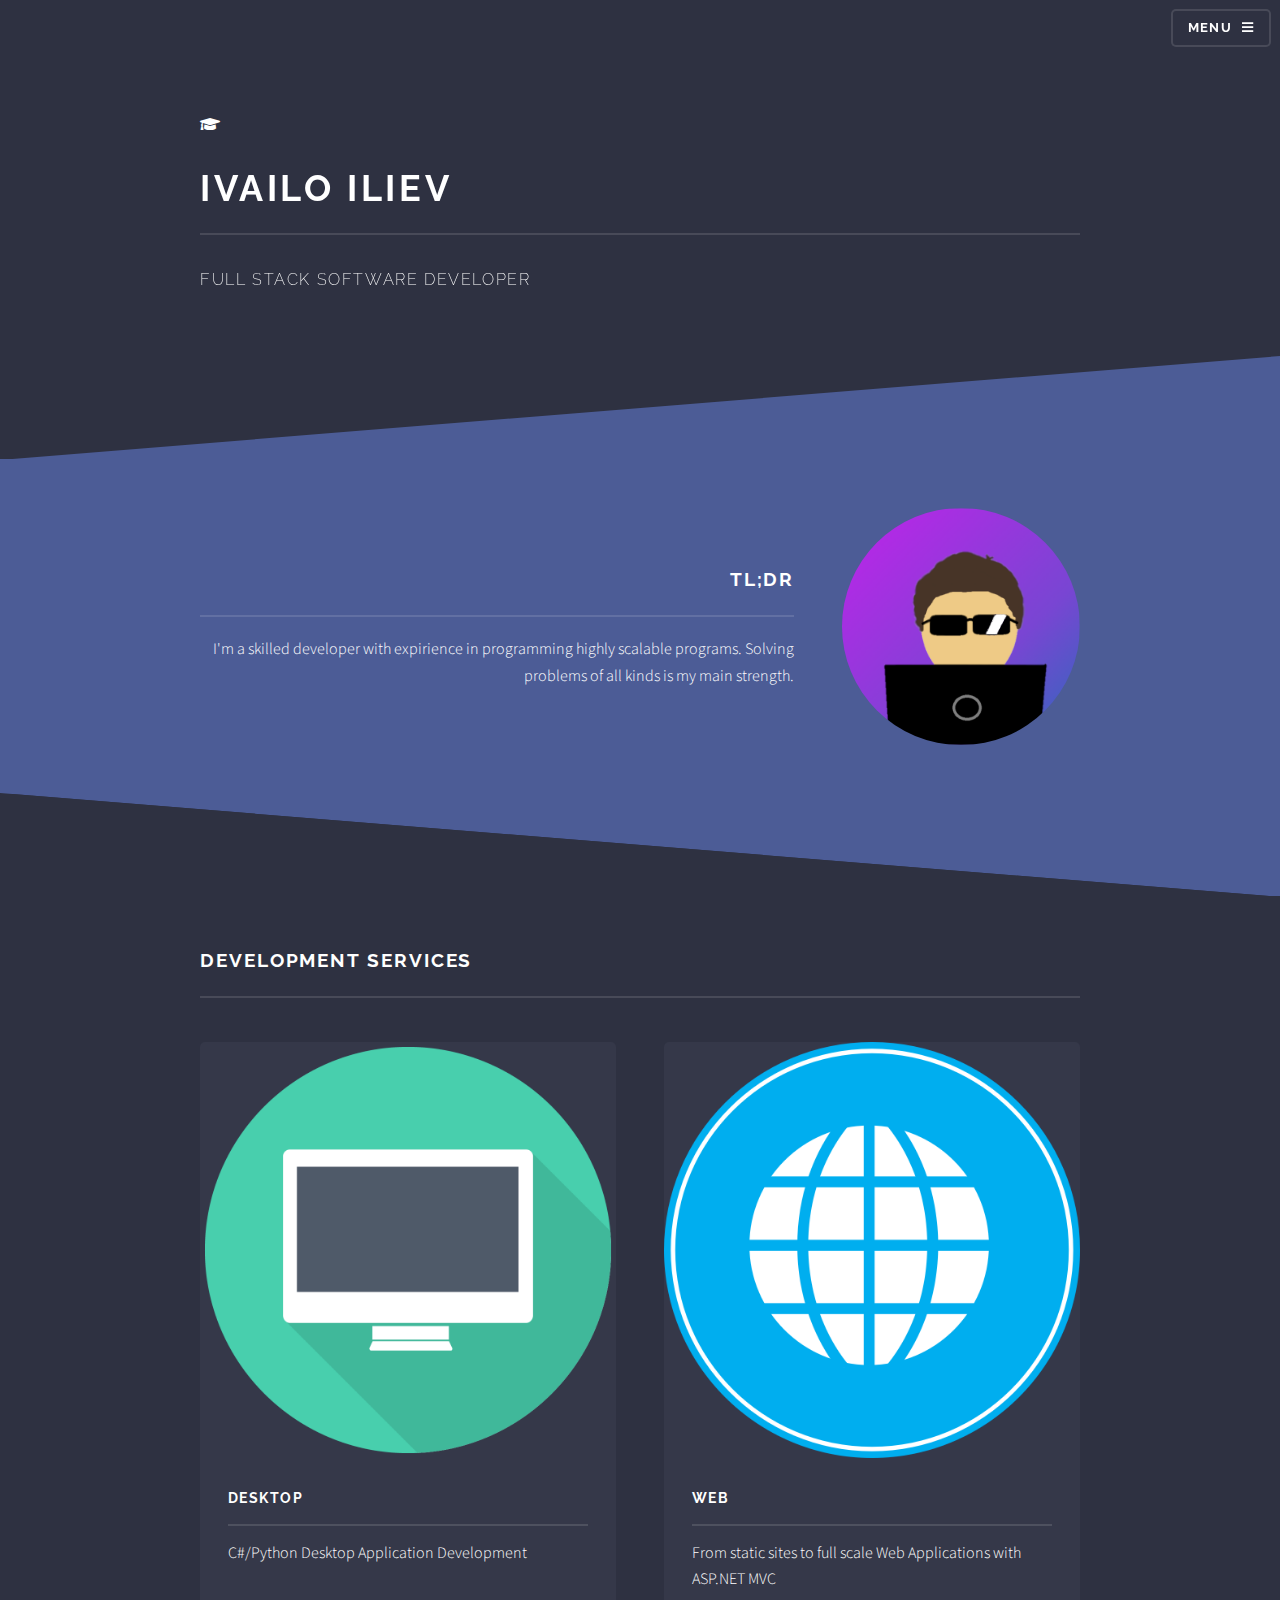
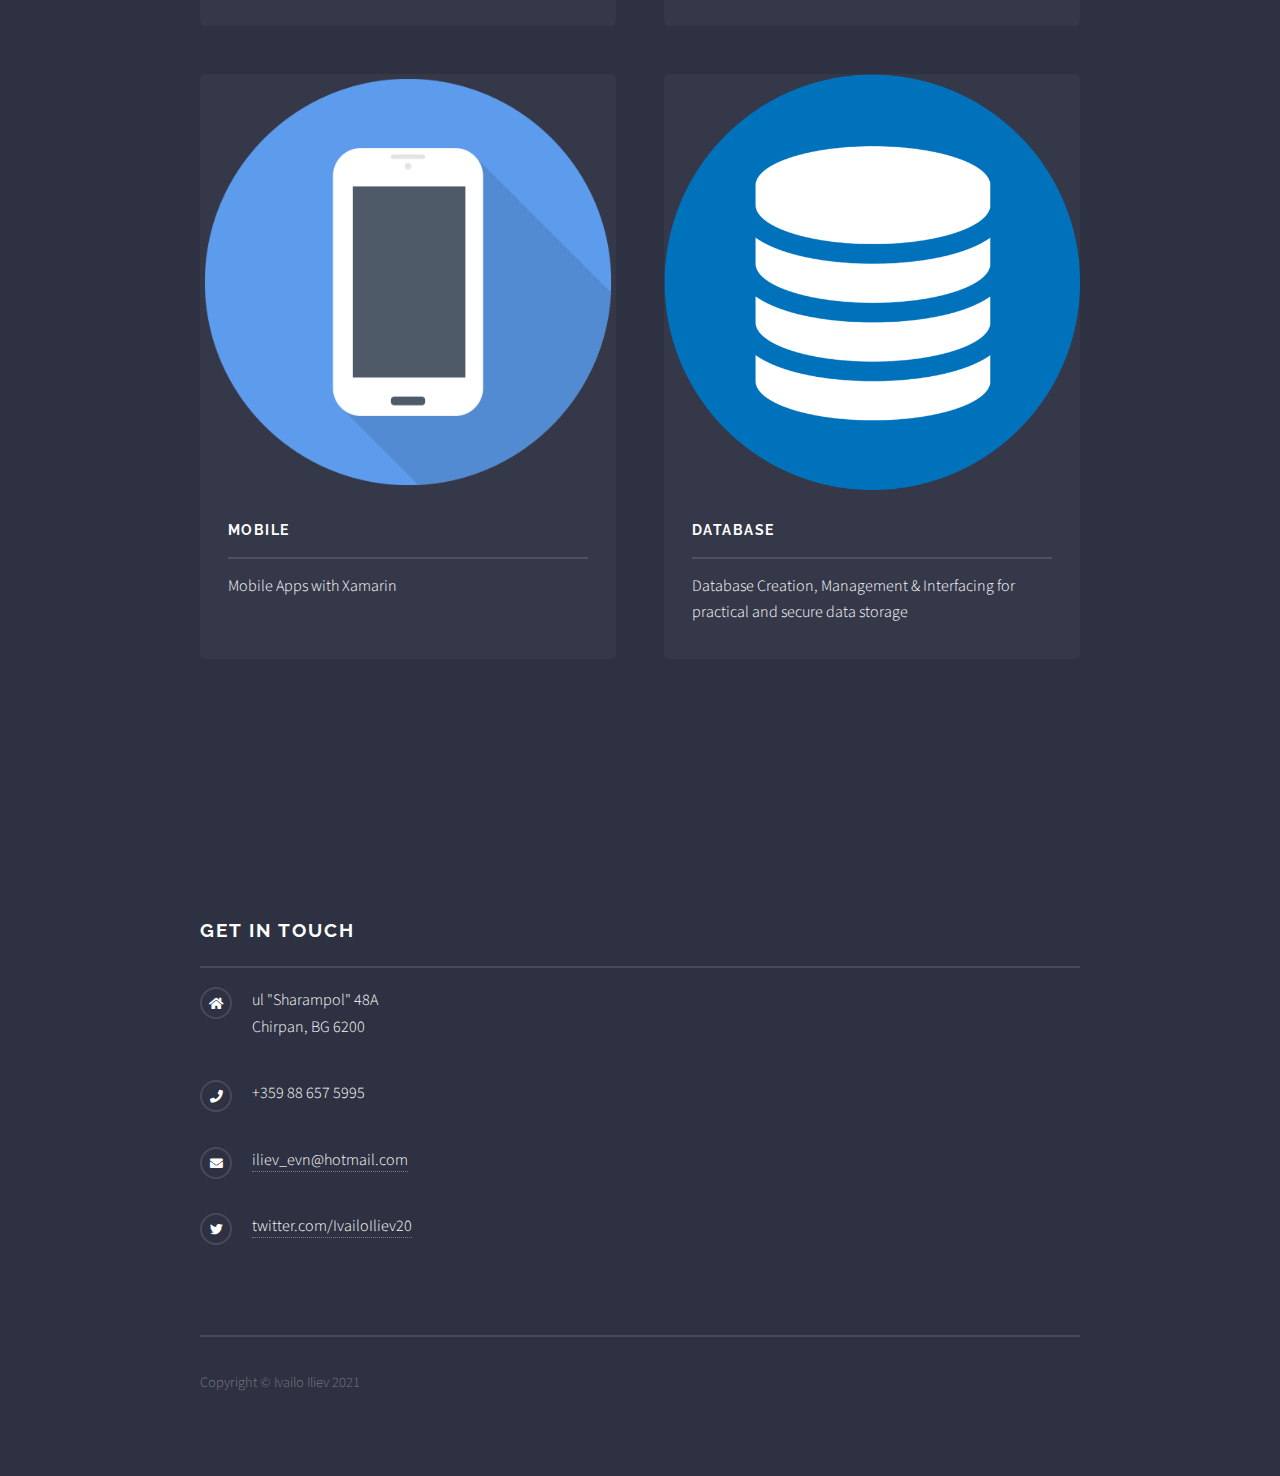
==== index.html @ 0244076e "Index and information" ====
<!DOCTYPE HTML>
<!--
	Solid State by HTML5 UP
	html5up.net | @ajlkn
	Free for personal and commercial use under the CCA 3.0 license (html5up.net/license)
-->
<html>

<head>
	<title>Ivailo Iliev</title>
	<meta charset="utf-8" />
	<meta name="viewport" content="width=device-width, initial-scale=1, user-scalable=no" />
	<link rel="stylesheet" href="assets/css/main.css" />
	<noscript>
		<link rel="stylesheet" href="assets/css/noscript.css" />
	</noscript>
</head>

<body class="is-preload">

	<!-- Page Wrapper -->
	<div id="page-wrapper">

		<!-- Header -->
		<header id="header" class="alt">
			<h1><a href="index.html">Ivailo Iliev</a></h1>
			<nav>
				<a href="#menu">Menu</a>
			</nav>
		</header>

		<!-- Menu -->
		<nav id="menu">
			<div class="inner">
				<h2>Menu</h2>
				<ul class="links">
					<li><a href="#">Home</a></li>
					<li><a href="#one">About</a></li>
					<li><a href="#footer">Contact</a></li>
				</ul>
				<a href="#" class="close">Close</a>
			</div>
		</nav>

		<!-- Banner -->
		<section id="banner">
			<div class="inner">
				<div class="logo"><span class="fa fa-graduation-cap" aria-hidden="true"></span></div>
				<h2>Ivailo Iliev</h2>
				<p>Full Stack Software Developer</p>
			</div>
		</section>

		<!-- Wrapper -->
		<section id="wrapper">

			<!-- One -->
			<section id="one" class="wrapper spotlight style1">
				<div class="inner">
					<img class="image" src="images/QuirkyIcon.png" alt="" />
					<div class="content">
						<h2 class="major">TL;DR</h2>
						<p>I'm a skilled developer with expirience in programming highly scalable
							programs. Solving problems of all kinds is my main strength.
						</p>
					</div>
				</div>
			</section>



			<!-- Four -->
			<section id="four" class="wrapper alt style1">
				<div class="inner">
					<h2 class="major">Development services</h2>
					<section class="features">
						<article>
							<img class="image" src="images\iMac-icon.png" alt="" />
							<h3 class="major">Desktop</h3>
							<p>C#/Python Desktop Application Development</p>
						</article>
						<article>
							<img class="image" src="images\website-icon-18.png" alt="" />
							<h3 class="major">Web</h3>
							<p>From static sites to full scale Web Applications with ASP.NET MVC</p>
						</article>
						<article>
							<img class="image" src="images\iPhone-icon.png" alt="" />
							<h3 class="major">Mobile</h3>
							<p>Mobile Apps with Xamarin</p>
						</article>
						<article>
							<img class="image" src="images\231-2316751_database-database-icon-png.png" alt="" />
							<h3 class="major">Database</h3>
							<p>Database Creation, Management & Interfacing for practical and secure data storage</p>
						</article>
					</section>
				</div>
			</section>

		</section>

		<!-- Footer -->
		<section id="footer">
			<div class="inner">
				<h2 class="major">Get in touch</h2>
				<ul class="contact">
					<li class="icon solid fa-home">
						ul "Sharampol" 48A<br />
						Chirpan, BG 6200<br />
					</li>
					<li class="icon solid fa-phone">+359 88 657 5995</li>
					<li class="icon solid fa-envelope"><a href="mailto:iliev_evn@hotmail.com">iliev_evn@hotmail.com</a>
					</li>
					<li class="icon brands fa-twitter"><a
							href="https://twitter.com/IvailoIliev20">twitter.com/IvailoIliev20</a></li>
				</ul>
				<ul class="copyright">
					<li>Copyright &copy; Ivailo Iliev 2021</li>
				</ul>
			</div>
		</section>

	</div>

	<!-- Scripts -->
	<script src="assets/js/jquery.min.js"></script>
	<script src="assets/js/jquery.scrollex.min.js"></script>
	<script src="assets/js/browser.min.js"></script>
	<script src="assets/js/breakpoints.min.js"></script>
	<script src="assets/js/util.js"></script>
	<script src="assets/js/main.js"></script>

</body>

</html>
---- assets/css/main.css ----
@import url(fontawesome-all.min.css);
@import url("https://fonts.googleapis.com/css?family=Raleway:200,700|Source+Sans+Pro:300,600,300italic,600italic");

/*
	Solid State by HTML5 UP
	html5up.net | @ajlkn
	Free for personal and commercial use under the CCA 3.0 license (html5up.net/license)
*/

html, body, div, span, applet, object,
iframe, h1, h2, h3, h4, h5, h6, p, blockquote,
pre, a, abbr, acronym, address, big, cite,
code, del, dfn, em, img, ins, kbd, q, s, samp,
small, strike, strong, sub, sup, tt, var, b,
u, i, center, dl, dt, dd, ol, ul, li, fieldset,
form, label, legend, table, caption, tbody,
tfoot, thead, tr, th, td, article, aside,
canvas, details, embed, figure, figcaption,
footer, header, hgroup, menu, nav, output, ruby,
section, summary, time, mark, audio, video {
	margin: 0;
	padding: 0;
	border: 0;
	font-size: 100%;
	font: inherit;
	vertical-align: baseline;}

article, aside, details, figcaption, figure,
footer, header, hgroup, menu, nav, section {
	display: block;}

body {
	line-height: 1;
}

ol, ul {
	list-style: none;
}

blockquote, q {
	quotes: none;
}

	blockquote:before, blockquote:after, q:before, q:after {
		content: '';
		content: none;
	}

table {
	border-collapse: collapse;
	border-spacing: 0;
}

body {
	-webkit-text-size-adjust: none;
}

mark {
	background-color: transparent;
	color: inherit;
}

input::-moz-focus-inner {
	border: 0;
	padding: 0;
}

input, select, textarea {
	-moz-appearance: none;
	-webkit-appearance: none;
	-ms-appearance: none;
	appearance: none;
}

/* Basic */

	@-ms-viewport {
		width: device-width;
	}

	body {
		-ms-overflow-style: scrollbar;
	}

	@media screen and (max-width: 480px) {

		html, body {
			min-width: 320px;
		}

	}

	html {
		box-sizing: border-box;
	}

	*, *:before, *:after {
		box-sizing: inherit;
	}

	body {
		background-color: #2e3141;
		background-image: linear-gradient(to top, rgba(46, 49, 65, 0.8), rgba(46, 49, 65, 0.8)), url("../../images/bg.jpg");
		background-size: auto,
 cover;
		background-attachment: fixed,
 fixed;
		background-position: center,
 center;
	}

		body.is-preload *, body.is-preload *:before, body.is-preload *:after {
			-moz-animation: none !important;
			-webkit-animation: none !important;
			-ms-animation: none !important;
			animation: none !important;
			-moz-transition: none !important;
			-webkit-transition: none !important;
			-ms-transition: none !important;
			transition: none !important;
		}

/* Type */

	body, input, select, textarea {
		color: #ffffff;
		font-family: "Source Sans Pro", Helvetica, sans-serif;
		font-size: 16.5pt;
		font-weight: 300;
		line-height: 1.65;
	}

		@media screen and (max-width: 1680px) {

			body, input, select, textarea {
				font-size: 13pt;
			}

		}

		@media screen and (max-width: 1280px) {

			body, input, select, textarea {
				font-size: 12pt;
			}

		}

		@media screen and (max-width: 980px) {

			body, input, select, textarea {
				font-size: 12pt;
			}

		}

		@media screen and (max-width: 736px) {

			body, input, select, textarea {
				font-size: 12pt;
			}

		}

		@media screen and (max-width: 480px) {

			body, input, select, textarea {
				font-size: 12pt;
			}

		}

	a {
		-moz-transition: color 0.2s ease-in-out, border-bottom-color 0.2s ease-in-out;
		-webkit-transition: color 0.2s ease-in-out, border-bottom-color 0.2s ease-in-out;
		-ms-transition: color 0.2s ease-in-out, border-bottom-color 0.2s ease-in-out;
		transition: color 0.2s ease-in-out, border-bottom-color 0.2s ease-in-out;
		border-bottom: dotted 1px rgba(255, 255, 255, 0.35);
		color: #ffffff;
		text-decoration: none;
	}

		a:hover {
			border-bottom-color: transparent;
			color: #ffffff !important;
		}

		a.special:not(.button) {
			text-decoration: none;
			border-bottom: 0;
			display: block;
			font-family: Raleway, Helvetica, sans-serif;
			font-size: 0.8em;
			font-weight: 700;
			letter-spacing: 0.1em;
			margin: 0 0 2em 0;
			text-transform: uppercase;
		}

			a.special:not(.button):before {
				-moz-osx-font-smoothing: grayscale;
				-webkit-font-smoothing: antialiased;
				display: inline-block;
				font-style: normal;
				font-variant: normal;
				text-rendering: auto;
				line-height: 1;
				text-transform: none !important;
				font-family: 'Font Awesome 5 Free';
				font-weight: 900;
			}

			a.special:not(.button):before {
				-moz-transition: background-color 0.2s ease-in-out;
				-webkit-transition: background-color 0.2s ease-in-out;
				-ms-transition: background-color 0.2s ease-in-out;
				transition: background-color 0.2s ease-in-out;
				border-radius: 100%;
				border: solid 2px rgba(255, 255, 255, 0.125);
				content: '\f105';
				display: inline-block;
				font-size: 1.25em;
				height: 2em;
				line-height: 1.75em;
				margin-right: 0.85em;
				text-align: center;
				text-indent: 0.15em;
				vertical-align: middle;
				width: 2em;
			}

			a.special:not(.button):hover:before {
				background-color: rgba(255, 255, 255, 0.025);
			}

			a.special:not(.button):active:before {
				background-color: rgba(255, 255, 255, 0.075);
			}

	strong, b {
		color: #ffffff;
		font-weight: 600;
	}

	em, i {
		font-style: italic;
	}

	p {
		margin: 0 0 2em 0;
	}

	h1, h2, h3, h4, h5, h6 {
		color: #ffffff;
		font-family: Raleway, Helvetica, sans-serif;
		font-weight: 700;
		letter-spacing: 0.1em;
		margin: 0 0 1em 0;
		text-transform: uppercase;
	}

		h1 a, h2 a, h3 a, h4 a, h5 a, h6 a {
			color: inherit;
			text-decoration: none;
			border-bottom: 0;
		}

		h1 span, h2 span, h3 span, h4 span, h5 span, h6 span {
			font-weight: 200;
		}

		h1.major, h2.major, h3.major, h4.major, h5.major, h6.major {
			padding-bottom: 1em;
			border-bottom: solid 2px rgba(255, 255, 255, 0.125);
		}

	h2 {
		font-size: 1.2em;
	}

	h3 {
		font-size: 0.9em;
	}

	h4 {
		font-size: 0.7em;
	}

	h5 {
		font-size: 0.7em;
	}

	h6 {
		font-size: 0.7em;
	}

	@media screen and (max-width: 736px) {

		h2 {
			font-size: 1em;
		}

		h3 {
			font-size: 0.8em;
		}

	}

	sub {
		font-size: 0.8em;
		position: relative;
		top: 0.5em;
	}

	sup {
		font-size: 0.8em;
		position: relative;
		top: -0.5em;
	}

	blockquote {
		border-left: solid 4px rgba(255, 255, 255, 0.125);
		font-style: italic;
		margin: 0 0 2em 0;
		padding: 0.5em 0 0.5em 2em;
	}

	code {
		background: rgba(255, 255, 255, 0.025);
		border-radius: 5px;
		border: solid 2px rgba(255, 255, 255, 0.125);
		font-family: "Courier New", monospace;
		font-size: 0.9em;
		margin: 0 0.25em;
		padding: 0.25em 0.65em;
	}

	pre {
		-webkit-overflow-scrolling: touch;
		font-family: "Courier New", monospace;
		font-size: 0.9em;
		margin: 0 0 2em 0;
	}

		pre code {
			display: block;
			line-height: 1.75em;
			padding: 1em 1.5em;
			overflow-x: auto;
		}

	hr {
		border: 0;
		border-bottom: solid 2px rgba(255, 255, 255, 0.125);
		margin: 2.5em 0;
	}

		hr.major {
			margin: 4em 0;
		}

	.align-left {
		text-align: left;
	}

	.align-center {
		text-align: center;
	}

	.align-right {
		text-align: right;
	}

/* Row */

	.row {
		display: flex;
		flex-wrap: wrap;
		box-sizing: border-box;
		align-items: stretch;
	}

		.row > * {
			box-sizing: border-box;
		}

		.row.gtr-uniform > * > :last-child {
			margin-bottom: 0;
		}

		.row.aln-left {
			justify-content: flex-start;
		}

		.row.aln-center {
			justify-content: center;
		}

		.row.aln-right {
			justify-content: flex-end;
		}

		.row.aln-top {
			align-items: flex-start;
		}

		.row.aln-middle {
			align-items: center;
		}

		.row.aln-bottom {
			align-items: flex-end;
		}

		.row > .imp {
			order: -1;
		}

		.row > .col-1 {
			width: 8.33333%;
		}

		.row > .off-1 {
			margin-left: 8.33333%;
		}

		.row > .col-2 {
			width: 16.66667%;
		}

		.row > .off-2 {
			margin-left: 16.66667%;
		}

		.row > .col-3 {
			width: 25%;
		}

		.row > .off-3 {
			margin-left: 25%;
		}

		.row > .col-4 {
			width: 33.33333%;
		}

		.row > .off-4 {
			margin-left: 33.33333%;
		}

		.row > .col-5 {
			width: 41.66667%;
		}

		.row > .off-5 {
			margin-left: 41.66667%;
		}

		.row > .col-6 {
			width: 50%;
		}

		.row > .off-6 {
			margin-left: 50%;
		}

		.row > .col-7 {
			width: 58.33333%;
		}

		.row > .off-7 {
			margin-left: 58.33333%;
		}

		.row > .col-8 {
			width: 66.66667%;
		}

		.row > .off-8 {
			margin-left: 66.66667%;
		}

		.row > .col-9 {
			width: 75%;
		}

		.row > .off-9 {
			margin-left: 75%;
		}

		.row > .col-10 {
			width: 83.33333%;
		}

		.row > .off-10 {
			margin-left: 83.33333%;
		}

		.row > .col-11 {
			width: 91.66667%;
		}

		.row > .off-11 {
			margin-left: 91.66667%;
		}

		.row > .col-12 {
			width: 100%;
		}

		.row > .off-12 {
			margin-left: 100%;
		}

		.row.gtr-0 {
			margin-top: 0;
			margin-left: 0em;
		}

			.row.gtr-0 > * {
				padding: 0 0 0 0em;
			}

			.row.gtr-0.gtr-uniform {
				margin-top: 0em;
			}

				.row.gtr-0.gtr-uniform > * {
					padding-top: 0em;
				}

		.row.gtr-25 {
			margin-top: 0;
			margin-left: -0.4375em;
		}

			.row.gtr-25 > * {
				padding: 0 0 0 0.4375em;
			}

			.row.gtr-25.gtr-uniform {
				margin-top: -0.4375em;
			}

				.row.gtr-25.gtr-uniform > * {
					padding-top: 0.4375em;
				}

		.row.gtr-50 {
			margin-top: 0;
			margin-left: -0.875em;
		}

			.row.gtr-50 > * {
				padding: 0 0 0 0.875em;
			}

			.row.gtr-50.gtr-uniform {
				margin-top: -0.875em;
			}

				.row.gtr-50.gtr-uniform > * {
					padding-top: 0.875em;
				}

		.row {
			margin-top: 0;
			margin-left: -1.75em;
		}

			.row > * {
				padding: 0 0 0 1.75em;
			}

			.row.gtr-uniform {
				margin-top: -1.75em;
			}

				.row.gtr-uniform > * {
					padding-top: 1.75em;
				}

		.row.gtr-150 {
			margin-top: 0;
			margin-left: -2.625em;
		}

			.row.gtr-150 > * {
				padding: 0 0 0 2.625em;
			}

			.row.gtr-150.gtr-uniform {
				margin-top: -2.625em;
			}

				.row.gtr-150.gtr-uniform > * {
					padding-top: 2.625em;
				}

		.row.gtr-200 {
			margin-top: 0;
			margin-left: -3.5em;
		}

			.row.gtr-200 > * {
				padding: 0 0 0 3.5em;
			}

			.row.gtr-200.gtr-uniform {
				margin-top: -3.5em;
			}

				.row.gtr-200.gtr-uniform > * {
					padding-top: 3.5em;
				}

		@media screen and (max-width: 1680px) {

			.row {
				display: flex;
				flex-wrap: wrap;
				box-sizing: border-box;
				align-items: stretch;
			}

				.row > * {
					box-sizing: border-box;
				}

				.row.gtr-uniform > * > :last-child {
					margin-bottom: 0;
				}

				.row.aln-left {
					justify-content: flex-start;
				}

				.row.aln-center {
					justify-content: center;
				}

				.row.aln-right {
					justify-content: flex-end;
				}

				.row.aln-top {
					align-items: flex-start;
				}

				.row.aln-middle {
					align-items: center;
				}

				.row.aln-bottom {
					align-items: flex-end;
				}

				.row > .imp-xlarge {
					order: -1;
				}

				.row > .col-1-xlarge {
					width: 8.33333%;
				}

				.row > .off-1-xlarge {
					margin-left: 8.33333%;
				}

				.row > .col-2-xlarge {
					width: 16.66667%;
				}

				.row > .off-2-xlarge {
					margin-left: 16.66667%;
				}

				.row > .col-3-xlarge {
					width: 25%;
				}

				.row > .off-3-xlarge {
					margin-left: 25%;
				}

				.row > .col-4-xlarge {
					width: 33.33333%;
				}

				.row > .off-4-xlarge {
					margin-left: 33.33333%;
				}

				.row > .col-5-xlarge {
					width: 41.66667%;
				}

				.row > .off-5-xlarge {
					margin-left: 41.66667%;
				}

				.row > .col-6-xlarge {
					width: 50%;
				}

				.row > .off-6-xlarge {
					margin-left: 50%;
				}

				.row > .col-7-xlarge {
					width: 58.33333%;
				}

				.row > .off-7-xlarge {
					margin-left: 58.33333%;
				}

				.row > .col-8-xlarge {
					width: 66.66667%;
				}

				.row > .off-8-xlarge {
					margin-left: 66.66667%;
				}

				.row > .col-9-xlarge {
					width: 75%;
				}

				.row > .off-9-xlarge {
					margin-left: 75%;
				}

				.row > .col-10-xlarge {
					width: 83.33333%;
				}

				.row > .off-10-xlarge {
					margin-left: 83.33333%;
				}

				.row > .col-11-xlarge {
					width: 91.66667%;
				}

				.row > .off-11-xlarge {
					margin-left: 91.66667%;
				}

				.row > .col-12-xlarge {
					width: 100%;
				}

				.row > .off-12-xlarge {
					margin-left: 100%;
				}

				.row.gtr-0 {
					margin-top: 0;
					margin-left: 0em;
				}

					.row.gtr-0 > * {
						padding: 0 0 0 0em;
					}

					.row.gtr-0.gtr-uniform {
						margin-top: 0em;
					}

						.row.gtr-0.gtr-uniform > * {
							padding-top: 0em;
						}

				.row.gtr-25 {
					margin-top: 0;
					margin-left: -0.4375em;
				}

					.row.gtr-25 > * {
						padding: 0 0 0 0.4375em;
					}

					.row.gtr-25.gtr-uniform {
						margin-top: -0.4375em;
					}

						.row.gtr-25.gtr-uniform > * {
							padding-top: 0.4375em;
						}

				.row.gtr-50 {
					margin-top: 0;
					margin-left: -0.875em;
				}

					.row.gtr-50 > * {
						padding: 0 0 0 0.875em;
					}

					.row.gtr-50.gtr-uniform {
						margin-top: -0.875em;
					}

						.row.gtr-50.gtr-uniform > * {
							padding-top: 0.875em;
						}

				.row {
					margin-top: 0;
					margin-left: -1.75em;
				}

					.row > * {
						padding: 0 0 0 1.75em;
					}

					.row.gtr-uniform {
						margin-top: -1.75em;
					}

						.row.gtr-uniform > * {
							padding-top: 1.75em;
						}

				.row.gtr-150 {
					margin-top: 0;
					margin-left: -2.625em;
				}

					.row.gtr-150 > * {
						padding: 0 0 0 2.625em;
					}

					.row.gtr-150.gtr-uniform {
						margin-top: -2.625em;
					}

						.row.gtr-150.gtr-uniform > * {
							padding-top: 2.625em;
						}

				.row.gtr-200 {
					margin-top: 0;
					margin-left: -3.5em;
				}

					.row.gtr-200 > * {
						padding: 0 0 0 3.5em;
					}

					.row.gtr-200.gtr-uniform {
						margin-top: -3.5em;
					}

						.row.gtr-200.gtr-uniform > * {
							padding-top: 3.5em;
						}

		}

		@media screen and (max-width: 1280px) {

			.row {
				display: flex;
				flex-wrap: wrap;
				box-sizing: border-box;
				align-items: stretch;
			}

				.row > * {
					box-sizing: border-box;
				}

				.row.gtr-uniform > * > :last-child {
					margin-bottom: 0;
				}

				.row.aln-left {
					justify-content: flex-start;
				}

				.row.aln-center {
					justify-content: center;
				}

				.row.aln-right {
					justify-content: flex-end;
				}

				.row.aln-top {
					align-items: flex-start;
				}

				.row.aln-middle {
					align-items: center;
				}

				.row.aln-bottom {
					align-items: flex-end;
				}

				.row > .imp-large {
					order: -1;
				}

				.row > .col-1-large {
					width: 8.33333%;
				}

				.row > .off-1-large {
					margin-left: 8.33333%;
				}

				.row > .col-2-large {
					width: 16.66667%;
				}

				.row > .off-2-large {
					margin-left: 16.66667%;
				}

				.row > .col-3-large {
					width: 25%;
				}

				.row > .off-3-large {
					margin-left: 25%;
				}

				.row > .col-4-large {
					width: 33.33333%;
				}

				.row > .off-4-large {
					margin-left: 33.33333%;
				}

				.row > .col-5-large {
					width: 41.66667%;
				}

				.row > .off-5-large {
					margin-left: 41.66667%;
				}

				.row > .col-6-large {
					width: 50%;
				}

				.row > .off-6-large {
					margin-left: 50%;
				}

				.row > .col-7-large {
					width: 58.33333%;
				}

				.row > .off-7-large {
					margin-left: 58.33333%;
				}

				.row > .col-8-large {
					width: 66.66667%;
				}

				.row > .off-8-large {
					margin-left: 66.66667%;
				}

				.row > .col-9-large {
					width: 75%;
				}

				.row > .off-9-large {
					margin-left: 75%;
				}

				.row > .col-10-large {
					width: 83.33333%;
				}

				.row > .off-10-large {
					margin-left: 83.33333%;
				}

				.row > .col-11-large {
					width: 91.66667%;
				}

				.row > .off-11-large {
					margin-left: 91.66667%;
				}

				.row > .col-12-large {
					width: 100%;
				}

				.row > .off-12-large {
					margin-left: 100%;
				}

				.row.gtr-0 {
					margin-top: 0;
					margin-left: 0em;
				}

					.row.gtr-0 > * {
						padding: 0 0 0 0em;
					}

					.row.gtr-0.gtr-uniform {
						margin-top: 0em;
					}

						.row.gtr-0.gtr-uniform > * {
							padding-top: 0em;
						}

				.row.gtr-25 {
					margin-top: 0;
					margin-left: -0.4375em;
				}

					.row.gtr-25 > * {
						padding: 0 0 0 0.4375em;
					}

					.row.gtr-25.gtr-uniform {
						margin-top: -0.4375em;
					}

						.row.gtr-25.gtr-uniform > * {
							padding-top: 0.4375em;
						}

				.row.gtr-50 {
					margin-top: 0;
					margin-left: -0.875em;
				}

					.row.gtr-50 > * {
						padding: 0 0 0 0.875em;
					}

					.row.gtr-50.gtr-uniform {
						margin-top: -0.875em;
					}

						.row.gtr-50.gtr-uniform > * {
							padding-top: 0.875em;
						}

				.row {
					margin-top: 0;
					margin-left: -1.75em;
				}

					.row > * {
						padding: 0 0 0 1.75em;
					}

					.row.gtr-uniform {
						margin-top: -1.75em;
					}

						.row.gtr-uniform > * {
							padding-top: 1.75em;
						}

				.row.gtr-150 {
					margin-top: 0;
					margin-left: -2.625em;
				}

					.row.gtr-150 > * {
						padding: 0 0 0 2.625em;
					}

					.row.gtr-150.gtr-uniform {
						margin-top: -2.625em;
					}

						.row.gtr-150.gtr-uniform > * {
							padding-top: 2.625em;
						}

				.row.gtr-200 {
					margin-top: 0;
					margin-left: -3.5em;
				}

					.row.gtr-200 > * {
						padding: 0 0 0 3.5em;
					}

					.row.gtr-200.gtr-uniform {
						margin-top: -3.5em;
					}

						.row.gtr-200.gtr-uniform > * {
							padding-top: 3.5em;
						}

		}

		@media screen and (max-width: 980px) {

			.row {
				display: flex;
				flex-wrap: wrap;
				box-sizing: border-box;
				align-items: stretch;
			}

				.row > * {
					box-sizing: border-box;
				}

				.row.gtr-uniform > * > :last-child {
					margin-bottom: 0;
				}

				.row.aln-left {
					justify-content: flex-start;
				}

				.row.aln-center {
					justify-content: center;
				}

				.row.aln-right {
					justify-content: flex-end;
				}

				.row.aln-top {
					align-items: flex-start;
				}

				.row.aln-middle {
					align-items: center;
				}

				.row.aln-bottom {
					align-items: flex-end;
				}

				.row > .imp-medium {
					order: -1;
				}

				.row > .col-1-medium {
					width: 8.33333%;
				}

				.row > .off-1-medium {
					margin-left: 8.33333%;
				}

				.row > .col-2-medium {
					width: 16.66667%;
				}

				.row > .off-2-medium {
					margin-left: 16.66667%;
				}

				.row > .col-3-medium {
					width: 25%;
				}

				.row > .off-3-medium {
					margin-left: 25%;
				}

				.row > .col-4-medium {
					width: 33.33333%;
				}

				.row > .off-4-medium {
					margin-left: 33.33333%;
				}

				.row > .col-5-medium {
					width: 41.66667%;
				}

				.row > .off-5-medium {
					margin-left: 41.66667%;
				}

				.row > .col-6-medium {
					width: 50%;
				}

				.row > .off-6-medium {
					margin-left: 50%;
				}

				.row > .col-7-medium {
					width: 58.33333%;
				}

				.row > .off-7-medium {
					margin-left: 58.33333%;
				}

				.row > .col-8-medium {
					width: 66.66667%;
				}

				.row > .off-8-medium {
					margin-left: 66.66667%;
				}

				.row > .col-9-medium {
					width: 75%;
				}

				.row > .off-9-medium {
					margin-left: 75%;
				}

				.row > .col-10-medium {
					width: 83.33333%;
				}

				.row > .off-10-medium {
					margin-left: 83.33333%;
				}

				.row > .col-11-medium {
					width: 91.66667%;
				}

				.row > .off-11-medium {
					margin-left: 91.66667%;
				}

				.row > .col-12-medium {
					width: 100%;
				}

				.row > .off-12-medium {
					margin-left: 100%;
				}

				.row.gtr-0 {
					margin-top: 0;
					margin-left: 0em;
				}

					.row.gtr-0 > * {
						padding: 0 0 0 0em;
					}

					.row.gtr-0.gtr-uniform {
						margin-top: 0em;
					}

						.row.gtr-0.gtr-uniform > * {
							padding-top: 0em;
						}

				.row.gtr-25 {
					margin-top: 0;
					margin-left: -0.4375em;
				}

					.row.gtr-25 > * {
						padding: 0 0 0 0.4375em;
					}

					.row.gtr-25.gtr-uniform {
						margin-top: -0.4375em;
					}

						.row.gtr-25.gtr-uniform > * {
							padding-top: 0.4375em;
						}

				.row.gtr-50 {
					margin-top: 0;
					margin-left: -0.875em;
				}

					.row.gtr-50 > * {
						padding: 0 0 0 0.875em;
					}

					.row.gtr-50.gtr-uniform {
						margin-top: -0.875em;
					}

						.row.gtr-50.gtr-uniform > * {
							padding-top: 0.875em;
						}

				.row {
					margin-top: 0;
					margin-left: -1.75em;
				}

					.row > * {
						padding: 0 0 0 1.75em;
					}

					.row.gtr-uniform {
						margin-top: -1.75em;
					}

						.row.gtr-uniform > * {
							padding-top: 1.75em;
						}

				.row.gtr-150 {
					margin-top: 0;
					margin-left: -2.625em;
				}

					.row.gtr-150 > * {
						padding: 0 0 0 2.625em;
					}

					.row.gtr-150.gtr-uniform {
						margin-top: -2.625em;
					}

						.row.gtr-150.gtr-uniform > * {
							padding-top: 2.625em;
						}

				.row.gtr-200 {
					margin-top: 0;
					margin-left: -3.5em;
				}

					.row.gtr-200 > * {
						padding: 0 0 0 3.5em;
					}

					.row.gtr-200.gtr-uniform {
						margin-top: -3.5em;
					}

						.row.gtr-200.gtr-uniform > * {
							padding-top: 3.5em;
						}

		}

		@media screen and (max-width: 736px) {

			.row {
				display: flex;
				flex-wrap: wrap;
				box-sizing: border-box;
				align-items: stretch;
			}

				.row > * {
					box-sizing: border-box;
				}

				.row.gtr-uniform > * > :last-child {
					margin-bottom: 0;
				}

				.row.aln-left {
					justify-content: flex-start;
				}

				.row.aln-center {
					justify-content: center;
				}

				.row.aln-right {
					justify-content: flex-end;
				}

				.row.aln-top {
					align-items: flex-start;
				}

				.row.aln-middle {
					align-items: center;
				}

				.row.aln-bottom {
					align-items: flex-end;
				}

				.row > .imp-small {
					order: -1;
				}

				.row > .col-1-small {
					width: 8.33333%;
				}

				.row > .off-1-small {
					margin-left: 8.33333%;
				}

				.row > .col-2-small {
					width: 16.66667%;
				}

				.row > .off-2-small {
					margin-left: 16.66667%;
				}

				.row > .col-3-small {
					width: 25%;
				}

				.row > .off-3-small {
					margin-left: 25%;
				}

				.row > .col-4-small {
					width: 33.33333%;
				}

				.row > .off-4-small {
					margin-left: 33.33333%;
				}

				.row > .col-5-small {
					width: 41.66667%;
				}

				.row > .off-5-small {
					margin-left: 41.66667%;
				}

				.row > .col-6-small {
					width: 50%;
				}

				.row > .off-6-small {
					margin-left: 50%;
				}

				.row > .col-7-small {
					width: 58.33333%;
				}

				.row > .off-7-small {
					margin-left: 58.33333%;
				}

				.row > .col-8-small {
					width: 66.66667%;
				}

				.row > .off-8-small {
					margin-left: 66.66667%;
				}

				.row > .col-9-small {
					width: 75%;
				}

				.row > .off-9-small {
					margin-left: 75%;
				}

				.row > .col-10-small {
					width: 83.33333%;
				}

				.row > .off-10-small {
					margin-left: 83.33333%;
				}

				.row > .col-11-small {
					width: 91.66667%;
				}

				.row > .off-11-small {
					margin-left: 91.66667%;
				}

				.row > .col-12-small {
					width: 100%;
				}

				.row > .off-12-small {
					margin-left: 100%;
				}

				.row.gtr-0 {
					margin-top: 0;
					margin-left: 0em;
				}

					.row.gtr-0 > * {
						padding: 0 0 0 0em;
					}

					.row.gtr-0.gtr-uniform {
						margin-top: 0em;
					}

						.row.gtr-0.gtr-uniform > * {
							padding-top: 0em;
						}

				.row.gtr-25 {
					margin-top: 0;
					margin-left: -0.3125em;
				}

					.row.gtr-25 > * {
						padding: 0 0 0 0.3125em;
					}

					.row.gtr-25.gtr-uniform {
						margin-top: -0.3125em;
					}

						.row.gtr-25.gtr-uniform > * {
							padding-top: 0.3125em;
						}

				.row.gtr-50 {
					margin-top: 0;
					margin-left: -0.625em;
				}

					.row.gtr-50 > * {
						padding: 0 0 0 0.625em;
					}

					.row.gtr-50.gtr-uniform {
						margin-top: -0.625em;
					}

						.row.gtr-50.gtr-uniform > * {
							padding-top: 0.625em;
						}

				.row {
					margin-top: 0;
					margin-left: -1.25em;
				}

					.row > * {
						padding: 0 0 0 1.25em;
					}

					.row.gtr-uniform {
						margin-top: -1.25em;
					}

						.row.gtr-uniform > * {
							padding-top: 1.25em;
						}

				.row.gtr-150 {
					margin-top: 0;
					margin-left: -1.875em;
				}

					.row.gtr-150 > * {
						padding: 0 0 0 1.875em;
					}

					.row.gtr-150.gtr-uniform {
						margin-top: -1.875em;
					}

						.row.gtr-150.gtr-uniform > * {
							padding-top: 1.875em;
						}

				.row.gtr-200 {
					margin-top: 0;
					margin-left: -2.5em;
				}

					.row.gtr-200 > * {
						padding: 0 0 0 2.5em;
					}

					.row.gtr-200.gtr-uniform {
						margin-top: -2.5em;
					}

						.row.gtr-200.gtr-uniform > * {
							padding-top: 2.5em;
						}

		}

		@media screen and (max-width: 480px) {

			.row {
				display: flex;
				flex-wrap: wrap;
				box-sizing: border-box;
				align-items: stretch;
			}

				.row > * {
					box-sizing: border-box;
				}

				.row.gtr-uniform > * > :last-child {
					margin-bottom: 0;
				}

				.row.aln-left {
					justify-content: flex-start;
				}

				.row.aln-center {
					justify-content: center;
				}

				.row.aln-right {
					justify-content: flex-end;
				}

				.row.aln-top {
					align-items: flex-start;
				}

				.row.aln-middle {
					align-items: center;
				}

				.row.aln-bottom {
					align-items: flex-end;
				}

				.row > .imp-xsmall {
					order: -1;
				}

				.row > .col-1-xsmall {
					width: 8.33333%;
				}

				.row > .off-1-xsmall {
					margin-left: 8.33333%;
				}

				.row > .col-2-xsmall {
					width: 16.66667%;
				}

				.row > .off-2-xsmall {
					margin-left: 16.66667%;
				}

				.row > .col-3-xsmall {
					width: 25%;
				}

				.row > .off-3-xsmall {
					margin-left: 25%;
				}

				.row > .col-4-xsmall {
					width: 33.33333%;
				}

				.row > .off-4-xsmall {
					margin-left: 33.33333%;
				}

				.row > .col-5-xsmall {
					width: 41.66667%;
				}

				.row > .off-5-xsmall {
					margin-left: 41.66667%;
				}

				.row > .col-6-xsmall {
					width: 50%;
				}

				.row > .off-6-xsmall {
					margin-left: 50%;
				}

				.row > .col-7-xsmall {
					width: 58.33333%;
				}

				.row > .off-7-xsmall {
					margin-left: 58.33333%;
				}

				.row > .col-8-xsmall {
					width: 66.66667%;
				}

				.row > .off-8-xsmall {
					margin-left: 66.66667%;
				}

				.row > .col-9-xsmall {
					width: 75%;
				}

				.row > .off-9-xsmall {
					margin-left: 75%;
				}

				.row > .col-10-xsmall {
					width: 83.33333%;
				}

				.row > .off-10-xsmall {
					margin-left: 83.33333%;
				}

				.row > .col-11-xsmall {
					width: 91.66667%;
				}

				.row > .off-11-xsmall {
					margin-left: 91.66667%;
				}

				.row > .col-12-xsmall {
					width: 100%;
				}

				.row > .off-12-xsmall {
					margin-left: 100%;
				}

				.row.gtr-0 {
					margin-top: 0;
					margin-left: 0em;
				}

					.row.gtr-0 > * {
						padding: 0 0 0 0em;
					}

					.row.gtr-0.gtr-uniform {
						margin-top: 0em;
					}

						.row.gtr-0.gtr-uniform > * {
							padding-top: 0em;
						}

				.row.gtr-25 {
					margin-top: 0;
					margin-left: -0.3125em;
				}

					.row.gtr-25 > * {
						padding: 0 0 0 0.3125em;
					}

					.row.gtr-25.gtr-uniform {
						margin-top: -0.3125em;
					}

						.row.gtr-25.gtr-uniform > * {
							padding-top: 0.3125em;
						}

				.row.gtr-50 {
					margin-top: 0;
					margin-left: -0.625em;
				}

					.row.gtr-50 > * {
						padding: 0 0 0 0.625em;
					}

					.row.gtr-50.gtr-uniform {
						margin-top: -0.625em;
					}

						.row.gtr-50.gtr-uniform > * {
							padding-top: 0.625em;
						}

				.row {
					margin-top: 0;
					margin-left: -1.25em;
				}

					.row > * {
						padding: 0 0 0 1.25em;
					}

					.row.gtr-uniform {
						margin-top: -1.25em;
					}

						.row.gtr-uniform > * {
							padding-top: 1.25em;
						}

				.row.gtr-150 {
					margin-top: 0;
					margin-left: -1.875em;
				}

					.row.gtr-150 > * {
						padding: 0 0 0 1.875em;
					}

					.row.gtr-150.gtr-uniform {
						margin-top: -1.875em;
					}

						.row.gtr-150.gtr-uniform > * {
							padding-top: 1.875em;
						}

				.row.gtr-200 {
					margin-top: 0;
					margin-left: -2.5em;
				}

					.row.gtr-200 > * {
						padding: 0 0 0 2.5em;
					}

					.row.gtr-200.gtr-uniform {
						margin-top: -2.5em;
					}

						.row.gtr-200.gtr-uniform > * {
							padding-top: 2.5em;
						}

		}

		@media screen and (max-width: 360px) {

			.row {
				display: flex;
				flex-wrap: wrap;
				box-sizing: border-box;
				align-items: stretch;
			}

				.row > * {
					box-sizing: border-box;
				}

				.row.gtr-uniform > * > :last-child {
					margin-bottom: 0;
				}

				.row.aln-left {
					justify-content: flex-start;
				}

				.row.aln-center {
					justify-content: center;
				}

				.row.aln-right {
					justify-content: flex-end;
				}

				.row.aln-top {
					align-items: flex-start;
				}

				.row.aln-middle {
					align-items: center;
				}

				.row.aln-bottom {
					align-items: flex-end;
				}

				.row > .imp-xxsmall {
					order: -1;
				}

				.row > .col-1-xxsmall {
					width: 8.33333%;
				}

				.row > .off-1-xxsmall {
					margin-left: 8.33333%;
				}

				.row > .col-2-xxsmall {
					width: 16.66667%;
				}

				.row > .off-2-xxsmall {
					margin-left: 16.66667%;
				}

				.row > .col-3-xxsmall {
					width: 25%;
				}

				.row > .off-3-xxsmall {
					margin-left: 25%;
				}

				.row > .col-4-xxsmall {
					width: 33.33333%;
				}

				.row > .off-4-xxsmall {
					margin-left: 33.33333%;
				}

				.row > .col-5-xxsmall {
					width: 41.66667%;
				}

				.row > .off-5-xxsmall {
					margin-left: 41.66667%;
				}

				.row > .col-6-xxsmall {
					width: 50%;
				}

				.row > .off-6-xxsmall {
					margin-left: 50%;
				}

				.row > .col-7-xxsmall {
					width: 58.33333%;
				}

				.row > .off-7-xxsmall {
					margin-left: 58.33333%;
				}

				.row > .col-8-xxsmall {
					width: 66.66667%;
				}

				.row > .off-8-xxsmall {
					margin-left: 66.66667%;
				}

				.row > .col-9-xxsmall {
					width: 75%;
				}

				.row > .off-9-xxsmall {
					margin-left: 75%;
				}

				.row > .col-10-xxsmall {
					width: 83.33333%;
				}

				.row > .off-10-xxsmall {
					margin-left: 83.33333%;
				}

				.row > .col-11-xxsmall {
					width: 91.66667%;
				}

				.row > .off-11-xxsmall {
					margin-left: 91.66667%;
				}

				.row > .col-12-xxsmall {
					width: 100%;
				}

				.row > .off-12-xxsmall {
					margin-left: 100%;
				}

				.row.gtr-0 {
					margin-top: 0;
					margin-left: 0em;
				}

					.row.gtr-0 > * {
						padding: 0 0 0 0em;
					}

					.row.gtr-0.gtr-uniform {
						margin-top: 0em;
					}

						.row.gtr-0.gtr-uniform > * {
							padding-top: 0em;
						}

				.row.gtr-25 {
					margin-top: 0;
					margin-left: -0.3125em;
				}

					.row.gtr-25 > * {
						padding: 0 0 0 0.3125em;
					}

					.row.gtr-25.gtr-uniform {
						margin-top: -0.3125em;
					}

						.row.gtr-25.gtr-uniform > * {
							padding-top: 0.3125em;
						}

				.row.gtr-50 {
					margin-top: 0;
					margin-left: -0.625em;
				}

					.row.gtr-50 > * {
						padding: 0 0 0 0.625em;
					}

					.row.gtr-50.gtr-uniform {
						margin-top: -0.625em;
					}

						.row.gtr-50.gtr-uniform > * {
							padding-top: 0.625em;
						}

				.row {
					margin-top: 0;
					margin-left: -1.25em;
				}

					.row > * {
						padding: 0 0 0 1.25em;
					}

					.row.gtr-uniform {
						margin-top: -1.25em;
					}

						.row.gtr-uniform > * {
							padding-top: 1.25em;
						}

				.row.gtr-150 {
					margin-top: 0;
					margin-left: -1.875em;
				}

					.row.gtr-150 > * {
						padding: 0 0 0 1.875em;
					}

					.row.gtr-150.gtr-uniform {
						margin-top: -1.875em;
					}

						.row.gtr-150.gtr-uniform > * {
							padding-top: 1.875em;
						}

				.row.gtr-200 {
					margin-top: 0;
					margin-left: -2.5em;
				}

					.row.gtr-200 > * {
						padding: 0 0 0 2.5em;
					}

					.row.gtr-200.gtr-uniform {
						margin-top: -2.5em;
					}

						.row.gtr-200.gtr-uniform > * {
							padding-top: 2.5em;
						}

		}

/* Section/Article */

	section.special, article.special {
		text-align: center;
	}

/* Form */

	form {
		margin: 0 0 2em 0;
	}

		form > :last-child {
			margin-bottom: 0;
		}

		form > .fields {
			display: -moz-flex;
			display: -webkit-flex;
			display: -ms-flex;
			display: flex;
			-moz-flex-wrap: wrap;
			-webkit-flex-wrap: wrap;
			-ms-flex-wrap: wrap;
			flex-wrap: wrap;
			width: calc(100% + 3em);
			margin: -1.5em 0 2em -1.5em;
		}

			form > .fields > .field {
				-moz-flex-grow: 0;
				-webkit-flex-grow: 0;
				-ms-flex-grow: 0;
				flex-grow: 0;
				-moz-flex-shrink: 0;
				-webkit-flex-shrink: 0;
				-ms-flex-shrink: 0;
				flex-shrink: 0;
				padding: 1.5em 0 0 1.5em;
				width: calc(100% - 1.5em);
			}

				form > .fields > .field.half {
					width: calc(50% - 0.75em);
				}

				form > .fields > .field.third {
					width: calc(100%/3 - 0.5em);
				}

				form > .fields > .field.quarter {
					width: calc(25% - 0.375em);
				}

		@media screen and (max-width: 480px) {

			form > .fields {
				width: calc(100% + 3em);
				margin: -1.5em 0 2em -1.5em;
			}

				form > .fields > .field {
					padding: 1.5em 0 0 1.5em;
					width: calc(100% - 1.5em);
				}

					form > .fields > .field.half {
						width: calc(100% - 1.5em);
					}

					form > .fields > .field.third {
						width: calc(100% - 1.5em);
					}

					form > .fields > .field.quarter {
						width: calc(100% - 1.5em);
					}

		}

	label {
		color: #ffffff;
		display: block;
		font-family: Raleway, Helvetica, sans-serif;
		font-size: 0.8em;
		font-weight: 700;
		letter-spacing: 0.1em;
		margin: 0 0 0.7em 0;
		text-transform: uppercase;
	}

	input[type="text"],
	input[type="password"],
	input[type="email"],
	input[type="tel"],
	select,
	textarea {
		-moz-appearance: none;
		-webkit-appearance: none;
		-ms-appearance: none;
		appearance: none;
		background: rgba(255, 255, 255, 0.025);
		border-radius: 5px;
		border: none;
		border: solid 2px rgba(255, 255, 255, 0.125);
		color: inherit;
		display: block;
		outline: 0;
		padding: 0 1em;
		text-decoration: none;
		width: 100%;
	}

		input[type="text"]:invalid,
		input[type="password"]:invalid,
		input[type="email"]:invalid,
		input[type="tel"]:invalid,
		select:invalid,
		textarea:invalid {
			box-shadow: none;
		}

		input[type="text"]:focus,
		input[type="password"]:focus,
		input[type="email"]:focus,
		input[type="tel"]:focus,
		select:focus,
		textarea:focus {
			border-color: #5b6ba6;
		}

	select {
		background-image: url("data:image/svg+xml;charset=utf8,%3Csvg xmlns='http://www.w3.org/2000/svg' width='40' height='40' preserveAspectRatio='none' viewBox='0 0 40 40'%3E%3Cpath d='M9.4,12.3l10.4,10.4l10.4-10.4c0.2-0.2,0.5-0.4,0.9-0.4c0.3,0,0.6,0.1,0.9,0.4l3.3,3.3c0.2,0.2,0.4,0.5,0.4,0.9 c0,0.4-0.1,0.6-0.4,0.9L20.7,31.9c-0.2,0.2-0.5,0.4-0.9,0.4c-0.3,0-0.6-0.1-0.9-0.4L4.3,17.3c-0.2-0.2-0.4-0.5-0.4-0.9 c0-0.4,0.1-0.6,0.4-0.9l3.3-3.3c0.2-0.2,0.5-0.4,0.9-0.4S9.1,12.1,9.4,12.3z' fill='rgba(255, 255, 255, 0.125)' /%3E%3C/svg%3E");
		background-size: 1.25rem;
		background-repeat: no-repeat;
		background-position: calc(100% - 1rem) center;
		height: 2.75em;
		padding-right: 2.75em;
		text-overflow: ellipsis;
	}

		select option {
			color: #ffffff;
			background: #2e3141;
		}

		select:focus::-ms-value {
			background-color: transparent;
		}

		select::-ms-expand {
			display: none;
		}

	input[type="text"],
	input[type="password"],
	input[type="email"],
	select {
		height: 2.75em;
	}

	textarea {
		padding: 0.75em 1em;
	}

	input[type="checkbox"],
	input[type="radio"] {
		-moz-appearance: none;
		-webkit-appearance: none;
		-ms-appearance: none;
		appearance: none;
		display: block;
		float: left;
		margin-right: -2em;
		opacity: 0;
		width: 1em;
		z-index: -1;
	}

		input[type="checkbox"] + label,
		input[type="radio"] + label {
			text-decoration: none;
			color: #ffffff;
			cursor: pointer;
			display: inline-block;
			font-size: 1em;
			font-family: "Source Sans Pro", Helvetica, sans-serif;
			text-transform: none;
			letter-spacing: 0;
			font-weight: 300;
			padding-left: 2.4em;
			padding-right: 0.75em;
			position: relative;
		}

			input[type="checkbox"] + label:before,
			input[type="radio"] + label:before {
				-moz-osx-font-smoothing: grayscale;
				-webkit-font-smoothing: antialiased;
				display: inline-block;
				font-style: normal;
				font-variant: normal;
				text-rendering: auto;
				line-height: 1;
				text-transform: none !important;
				font-family: 'Font Awesome 5 Free';
				font-weight: 900;
			}

			input[type="checkbox"] + label:before,
			input[type="radio"] + label:before {
				background: rgba(255, 255, 255, 0.025);
				border-radius: 5px;
				border: solid 2px rgba(255, 255, 255, 0.125);
				content: '';
				display: inline-block;
				font-size: 0.8em;
				height: 2.0625em;
				left: 0;
				line-height: 2.0625em;
				position: absolute;
				text-align: center;
				top: 0;
				width: 2.0625em;
			}

		input[type="checkbox"]:checked + label:before,
		input[type="radio"]:checked + label:before {
			background: #ffffff;
			border-color: #ffffff;
			content: '\f00c';
			color: #2e3141;
		}

		input[type="checkbox"]:focus + label:before,
		input[type="radio"]:focus + label:before {
			border-color: #4c5c96;
		}

	input[type="checkbox"] + label:before {
		border-radius: 5px;
	}

	input[type="radio"] + label:before {
		border-radius: 100%;
	}

	::-webkit-input-placeholder {
		color: rgba(255, 255, 255, 0.35) !important;
		opacity: 1.0;
	}

	:-moz-placeholder {
		color: rgba(255, 255, 255, 0.35) !important;
		opacity: 1.0;
	}

	::-moz-placeholder {
		color: rgba(255, 255, 255, 0.35) !important;
		opacity: 1.0;
	}

	:-ms-input-placeholder {
		color: rgba(255, 255, 255, 0.35) !important;
		opacity: 1.0;
	}

/* Box */

	.box {
		border-radius: 5px;
		border: solid 2px rgba(255, 255, 255, 0.125);
		margin-bottom: 2em;
		padding: 1.5em;
	}

		.box > :last-child,
		.box > :last-child > :last-child,
		.box > :last-child > :last-child > :last-child {
			margin-bottom: 0;
		}

		.box.alt {
			border: 0;
			border-radius: 0;
			padding: 0;
		}

/* Icon */

	.icon {
		text-decoration: none;
		border-bottom: none;
		position: relative;
	}

		.icon:before {
			-moz-osx-font-smoothing: grayscale;
			-webkit-font-smoothing: antialiased;
			display: inline-block;
			font-style: normal;
			font-variant: normal;
			text-rendering: auto;
			line-height: 1;
			text-transform: none !important;
			font-family: 'Font Awesome 5 Free';
			font-weight: 400;
		}

		.icon > .label {
			display: none;
		}

		.icon:before {
			line-height: inherit;
		}

		.icon.solid:before {
			font-weight: 900;
		}

		.icon.brands:before {
			font-family: 'Font Awesome 5 Brands';
		}

/* Image */

	.image {
		border-radius: 5px;
		border: 0;
		display: inline-block;
		position: relative;
	}

		.image img {
			border-radius: 5px;
			display: block;
		}

		.image.left, .image.right {
			max-width: 40%;
		}

			.image.left img, .image.right img {
				width: 100%;
			}

		.image.left {
			float: left;
			padding: 0 1.5em 1em 0;
			top: 0.25em;
		}

		.image.right {
			float: right;
			padding: 0 0 1em 1.5em;
			top: 0.25em;
		}

		.image.fit {
			display: block;
			margin: 0 0 2em 0;
			width: 100%;
		}

			.image.fit img {
				width: 100%;
			}

		.image.main {
			display: block;
			margin: 0 0 3em 0;
			width: 100%;
		}

			.image.main img {
				width: 100%;
			}

/* List */

	ol {
		list-style: decimal;
		margin: 0 0 2em 0;
		padding-left: 1.25em;
	}

		ol li {
			padding-left: 0.25em;
		}

	ul {
		list-style: disc;
		margin: 0 0 2em 0;
		padding-left: 1em;
	}

		ul li {
			padding-left: 0.5em;
		}

		ul.alt {
			list-style: none;
			padding-left: 0;
		}

			ul.alt li {
				border-top: solid 1px rgba(255, 255, 255, 0.125);
				padding: 0.5em 0;
			}

				ul.alt li:first-child {
					border-top: 0;
					padding-top: 0;
				}

	dl {
		margin: 0 0 2em 0;
	}

		dl dt {
			display: block;
			font-weight: 600;
			margin: 0 0 1em 0;
		}

		dl dd {
			margin-left: 2em;
		}

/* Actions */

	ul.actions {
		display: -moz-flex;
		display: -webkit-flex;
		display: -ms-flex;
		display: flex;
		cursor: default;
		list-style: none;
		margin-left: -1em;
		padding-left: 0;
	}

		ul.actions li {
			padding: 0 0 0 1em;
			vertical-align: middle;
		}

		ul.actions.special {
			-moz-justify-content: center;
			-webkit-justify-content: center;
			-ms-justify-content: center;
			justify-content: center;
			width: 100%;
			margin-left: 0;
		}

			ul.actions.special li:first-child {
				padding-left: 0;
			}

		ul.actions.stacked {
			-moz-flex-direction: column;
			-webkit-flex-direction: column;
			-ms-flex-direction: column;
			flex-direction: column;
			margin-left: 0;
		}

			ul.actions.stacked li {
				padding: 1.3em 0 0 0;
			}

				ul.actions.stacked li:first-child {
					padding-top: 0;
				}

		ul.actions.fit {
			width: calc(100% + 1em);
		}

			ul.actions.fit li {
				-moz-flex-grow: 1;
				-webkit-flex-grow: 1;
				-ms-flex-grow: 1;
				flex-grow: 1;
				-moz-flex-shrink: 1;
				-webkit-flex-shrink: 1;
				-ms-flex-shrink: 1;
				flex-shrink: 1;
				width: 100%;
			}

				ul.actions.fit li > * {
					width: 100%;
				}

			ul.actions.fit.stacked {
				width: 100%;
			}

		@media screen and (max-width: 480px) {

			ul.actions:not(.fixed) {
				-moz-flex-direction: column;
				-webkit-flex-direction: column;
				-ms-flex-direction: column;
				flex-direction: column;
				margin-left: 0;
				width: 100% !important;
			}

				ul.actions:not(.fixed) li {
					-moz-flex-grow: 1;
					-webkit-flex-grow: 1;
					-ms-flex-grow: 1;
					flex-grow: 1;
					-moz-flex-shrink: 1;
					-webkit-flex-shrink: 1;
					-ms-flex-shrink: 1;
					flex-shrink: 1;
					padding: 1em 0 0 0;
					text-align: center;
					width: 100%;
				}

					ul.actions:not(.fixed) li > * {
						width: 100%;
					}

					ul.actions:not(.fixed) li:first-child {
						padding-top: 0;
					}

					ul.actions:not(.fixed) li input[type="submit"],
					ul.actions:not(.fixed) li input[type="reset"],
					ul.actions:not(.fixed) li input[type="button"],
					ul.actions:not(.fixed) li button,
					ul.actions:not(.fixed) li .button {
						width: 100%;
					}

						ul.actions:not(.fixed) li input[type="submit"].icon:before,
						ul.actions:not(.fixed) li input[type="reset"].icon:before,
						ul.actions:not(.fixed) li input[type="button"].icon:before,
						ul.actions:not(.fixed) li button.icon:before,
						ul.actions:not(.fixed) li .button.icon:before {
							margin-left: -0.5rem;
						}

		}

/* Icons */

	ul.icons {
		cursor: default;
		list-style: none;
		padding-left: 0;
	}

		ul.icons li {
			display: inline-block;
			padding: 0 1em 0 0;
		}

			ul.icons li:last-child {
				padding-right: 0;
			}

			ul.icons li .icon:before {
				font-size: 1.25em;
			}

/* Contact */

	ul.contact {
		list-style: none;
		padding: 0;
	}

		ul.contact li {
			text-decoration: none;
			margin: 2.5em 0 0 0;
			padding: 0 0 0 3.25em;
			position: relative;
		}

			ul.contact li:before {
				-moz-osx-font-smoothing: grayscale;
				-webkit-font-smoothing: antialiased;
				display: inline-block;
				font-style: normal;
				font-variant: normal;
				text-rendering: auto;
				line-height: 1;
				text-transform: none !important;
				font-family: 'Font Awesome 5 Free';
				font-weight: 400;
			}

			ul.contact li:before {
				border-radius: 100%;
				border: solid 2px rgba(255, 255, 255, 0.125);
				display: inline-block;
				font-size: 0.8em;
				height: 2.5em;
				left: 0;
				line-height: 2.35em;
				position: absolute;
				text-align: center;
				top: 0;
				width: 2.5em;
			}

			ul.contact li:first-child {
				margin-top: 0;
			}

		@media screen and (max-width: 736px) {

			ul.contact li {
				margin: 1.5em 0 0 0;
			}

		}

/* Pagination */

	ul.pagination {
		cursor: default;
		list-style: none;
		padding-left: 0;
	}

		ul.pagination li {
			display: inline-block;
			padding-left: 0;
			vertical-align: middle;
		}

			ul.pagination li > .page {
				-moz-transition: background-color 0.2s ease-in-out, color 0.2s ease-in-out;
				-webkit-transition: background-color 0.2s ease-in-out, color 0.2s ease-in-out;
				-ms-transition: background-color 0.2s ease-in-out, color 0.2s ease-in-out;
				transition: background-color 0.2s ease-in-out, color 0.2s ease-in-out;
				border-bottom: 0;
				border-radius: 5px;
				display: inline-block;
				height: 1.5em;
				line-height: 1.5em;
				margin: 0 0.125em;
				min-width: 1.5em;
				padding: 0 0.5em;
				text-align: center;
			}

				ul.pagination li > .page:hover {
					background-color: rgba(255, 255, 255, 0.025);
				}

				ul.pagination li > .page.active {
					background-color: #4c5c96;
				}

			ul.pagination li:first-child {
				padding-right: 0.75em;
			}

			ul.pagination li:last-child {
				padding-left: 0.75em;
			}

		@media screen and (max-width: 480px) {

			ul.pagination li:nth-child(n+2):nth-last-child(n+2) {
				display: none;
			}

			ul.pagination li .button {
				width: 100%;
			}

			ul.pagination li:first-child {
				width: calc(50% - 2px);
				text-align: left;
				padding-right: 0.325em;
			}

			ul.pagination li:last-child {
				width: calc(50% - 2px);
				text-align: right;
				padding-left: 0.325em;
			}

		}

/* Table */

	.table-wrapper {
		-webkit-overflow-scrolling: touch;
		overflow-x: auto;
	}

	table {
		margin: 0 0 2em 0;
		width: 100%;
	}

		table tbody tr {
			border: solid 1px rgba(255, 255, 255, 0.125);
			border-left: 0;
			border-right: 0;
		}

			table tbody tr:nth-child(2n + 1) {
				background-color: rgba(255, 255, 255, 0.025);
			}

		table td {
			padding: 0.75em 0.75em;
		}

		table th {
			color: #ffffff;
			font-size: 0.9em;
			font-weight: 600;
			padding: 0 0.75em 0.75em 0.75em;
			text-align: left;
		}

		table thead {
			border-bottom: solid 2px rgba(255, 255, 255, 0.125);
		}

		table tfoot {
			border-top: solid 2px rgba(255, 255, 255, 0.125);
		}

		table.alt {
			border-collapse: separate;
		}

			table.alt tbody tr td {
				border: solid 1px rgba(255, 255, 255, 0.125);
				border-left-width: 0;
				border-top-width: 0;
			}

				table.alt tbody tr td:first-child {
					border-left-width: 1px;
				}

			table.alt tbody tr:first-child td {
				border-top-width: 1px;
			}

			table.alt thead {
				border-bottom: 0;
			}

			table.alt tfoot {
				border-top: 0;
			}

/* Button */

	input[type="submit"],
	input[type="reset"],
	input[type="button"],
	button,
	.button {
		-moz-appearance: none;
		-webkit-appearance: none;
		-ms-appearance: none;
		appearance: none;
		-moz-transition: background-color 0.2s ease-in-out;
		-webkit-transition: background-color 0.2s ease-in-out;
		-ms-transition: background-color 0.2s ease-in-out;
		transition: background-color 0.2s ease-in-out;
		background-color: transparent;
		border-radius: 5px;
		border: 0;
		box-shadow: inset 0 0 0 2px rgba(255, 255, 255, 0.125);
		color: #ffffff !important;
		cursor: pointer;
		display: inline-block;
		font-family: Raleway, Helvetica, sans-serif;
		font-size: 0.8em;
		font-weight: 700;
		height: 3.75em;
		letter-spacing: 0.1em;
		line-height: 3.75em;
		padding: 0 2.25em;
		text-align: center;
		text-decoration: none;
		text-transform: uppercase;
		white-space: nowrap;
	}

		input[type="submit"]:hover,
		input[type="reset"]:hover,
		input[type="button"]:hover,
		button:hover,
		.button:hover {
			background-color: rgba(255, 255, 255, 0.025);
		}

		input[type="submit"]:active,
		input[type="reset"]:active,
		input[type="button"]:active,
		button:active,
		.button:active {
			background-color: rgba(255, 255, 255, 0.075);
		}

		input[type="submit"].icon:before,
		input[type="reset"].icon:before,
		input[type="button"].icon:before,
		button.icon:before,
		.button.icon:before {
			margin-right: 0.5em;
			color: rgba(255, 255, 255, 0.35);
		}

		input[type="submit"].primary,
		input[type="reset"].primary,
		input[type="button"].primary,
		button.primary,
		.button.primary {
			background-color: #4c5c96;
			box-shadow: none;
		}

			input[type="submit"].primary:hover,
			input[type="reset"].primary:hover,
			input[type="button"].primary:hover,
			button.primary:hover,
			.button.primary:hover {
				background-color: #53639e;
			}

			input[type="submit"].primary:active,
			input[type="reset"].primary:active,
			input[type="button"].primary:active,
			button.primary:active,
			.button.primary:active {
				background-color: #45558d;
			}

			input[type="submit"].primary.icon:before,
			input[type="reset"].primary.icon:before,
			input[type="button"].primary.icon:before,
			button.primary.icon:before,
			.button.primary.icon:before {
				color: #7985b0;
			}

		input[type="submit"].fit,
		input[type="reset"].fit,
		input[type="button"].fit,
		button.fit,
		.button.fit {
			width: 100%;
		}

		input[type="submit"].small,
		input[type="reset"].small,
		input[type="button"].small,
		button.small,
		.button.small {
			font-size: 0.6em;
		}

		input[type="submit"].large,
		input[type="reset"].large,
		input[type="button"].large,
		button.large,
		.button.large {
			font-size: 1em;
		}

		input[type="submit"].disabled, input[type="submit"]:disabled,
		input[type="reset"].disabled,
		input[type="reset"]:disabled,
		input[type="button"].disabled,
		input[type="button"]:disabled,
		button.disabled,
		button:disabled,
		.button.disabled,
		.button:disabled {
			opacity: 0.25;
		}

		@media screen and (max-width: 480px) {

			input[type="submit"],
			input[type="reset"],
			input[type="button"],
			button,
			.button {
				padding: 0;
			}

		}

/* Features */

	.features {
		display: -moz-flex;
		display: -webkit-flex;
		display: -ms-flex;
		display: flex;
		-moz-flex-wrap: wrap;
		-webkit-flex-wrap: wrap;
		-ms-flex-wrap: wrap;
		flex-wrap: wrap;
		margin: 0 0 2em 0;
	}

		.features article {
			padding: 1.75em 1.75em 0.1em 1.75em ;
			background-color: #353849;
			border-radius: 5px;
			margin: 1.5em 3em 1.5em 0;
			width: calc(50% - 1.5em);
		}

			.features article:nth-child(2n) {
				margin-right: 0;
			}

			.features article .image {
				border-radius: 5px 5px 0 0;
				display: block;
				margin-bottom: 1.75em;
				margin-left: -1.75em;
				margin-top: -1.75em;
				position: relative;
				width: calc(100% + 3.5em);
			}

				.features article .image img {
					border-radius: 5px 5px 0 0;
					width: 100%;
				}

		@media screen and (max-width: 980px) {

			.features article {
				margin: 1em 2em 1em 0;
				width: calc(50% - 1em);
			}

		}

		@media screen and (max-width: 736px) {

			.features article {
				padding: 1.5em 1.5em 0.1em 1.5em ;
				margin: 0.875em 1.75em 0.875em 0;
				width: calc(50% - 0.875em - 1px);
			}

				.features article .image {
					margin-bottom: 1.5em;
					margin-left: -1.5em;
					margin-top: -1.5em;
					width: calc(100% + 3em);
				}

		}

		@media screen and (max-width: 480px) {

			.features {
				display: block;
			}

				.features article {
					width: 100%;
					margin: 0 0 2em 0 !important;
				}

		}

/* Header */

	#header {
		-moz-transition: background-color 0.2s ease-in-out;
		-webkit-transition: background-color 0.2s ease-in-out;
		-ms-transition: background-color 0.2s ease-in-out;
		transition: background-color 0.2s ease-in-out;
		background-color: rgba(53, 56, 73, 0.95);
		height: 3.5em;
		left: 0;
		line-height: 3.5em;
		padding: 0 1.25em;
		position: fixed;
		top: 0;
		width: 100%;
		z-index: 10000;
	}

		#header h1 {
			-moz-transition: opacity 0.2s ease-in-out, visibility 0.2s;
			-webkit-transition: opacity 0.2s ease-in-out, visibility 0.2s;
			-ms-transition: opacity 0.2s ease-in-out, visibility 0.2s;
			transition: opacity 0.2s ease-in-out, visibility 0.2s;
			border-bottom: 0;
			font-size: 0.8em;
			margin-bottom: 0;
			opacity: 1;
			visibility: visible;
		}

			#header h1 a {
				border: 0;
			}

		#header nav {
			font-family: Raleway, Helvetica, sans-serif;
			font-size: 0.8em;
			font-weight: 700;
			height: 3em;
			letter-spacing: 0.1em;
			line-height: 3em;
			position: absolute;
			right: 0.7em;
			text-transform: uppercase;
			top: 0.7em;
		}

			#header nav a {
				border: 0;
				display: inline-block;
				padding: 0 1em;
			}

				#header nav a:before {
					float: right;
					margin-left: 0.75em;
				}

				#header nav a[href="#menu"] {
					text-decoration: none;
					-moz-transition: background-color 0.2s ease-in-out;
					-webkit-transition: background-color 0.2s ease-in-out;
					-ms-transition: background-color 0.2s ease-in-out;
					transition: background-color 0.2s ease-in-out;
					border-radius: 5px;
					box-shadow: inset 0 0 0 2px rgba(255, 255, 255, 0.125);
					padding: 0 1.35em;
				}

					#header nav a[href="#menu"]:before {
						-moz-osx-font-smoothing: grayscale;
						-webkit-font-smoothing: antialiased;
						display: inline-block;
						font-style: normal;
						font-variant: normal;
						text-rendering: auto;
						line-height: 1;
						text-transform: none !important;
						font-family: 'Font Awesome 5 Free';
						font-weight: 900;
					}

					#header nav a[href="#menu"]:before {
						content: '\f0c9';
						line-height: inherit;
					}

					#header nav a[href="#menu"]:hover {
						background-color: rgba(255, 255, 255, 0.025);
					}

					#header nav a[href="#menu"]:active {
						background-color: rgba(255, 255, 255, 0.075);
					}

		#header.alt {
			background-color: transparent;
		}

			#header.alt h1 {
				opacity: 0;
				visibility: hidden;
			}

		@media screen and (max-width: 736px) {

			#header {
				height: 2.75em;
				line-height: 2.75em;
			}

				#header nav {
					top: 0;
					right: 0;
					height: inherit;
					line-height: inherit;
				}

					#header nav a {
						height: inherit;
						line-height: inherit;
					}

						#header nav a[href="#menu"] {
							box-shadow: none;
							padding: 0 1em;
							border-radius: 0;
						}

							#header nav a[href="#menu"]:hover, #header nav a[href="#menu"]:active {
								background-color: inherit;
							}

		}

		@media screen and (max-width: 480px) {

			#header nav a[href="#menu"] {
				width: 4em;
				white-space: nowrap;
				text-indent: 4em;
				position: relative;
			}

				#header nav a[href="#menu"]:before {
					width: inherit;
					position: absolute;
					top: 0;
					left: 0;
					text-indent: 0;
					text-align: right;
					margin-left: 0;
					padding-right: 1.25em;
				}

		}

/* Menu */

	#page-wrapper {
		-moz-transition: -moz-filter 0.25s ease;
		-webkit-transition: -webkit-filter 0.25s ease;
		-ms-transition: -ms-filter 0.25s ease;
		transition: filter 0.25s ease;
	}

	#menu {
		-moz-align-items: center;
		-webkit-align-items: center;
		-ms-align-items: center;
		align-items: center;
		display: -moz-flex;
		display: -webkit-flex;
		display: -ms-flex;
		display: flex;
		-moz-justify-content: center;
		-webkit-justify-content: center;
		-ms-justify-content: center;
		justify-content: center;
		pointer-events: none;
		-moz-transition: opacity 0.35s ease, visibility 0.35s;
		-webkit-transition: opacity 0.35s ease, visibility 0.35s;
		-ms-transition: opacity 0.35s ease, visibility 0.35s;
		transition: opacity 0.35s ease, visibility 0.35s;
		-moz-user-select: none;
		-webkit-user-select: none;
		-ms-user-select: none;
		user-select: none;
		-webkit-tap-highlight-color: rgba(0, 0, 0, 0);
		background: rgba(46, 49, 65, 0.8);
		cursor: default;
		height: 100%;
		left: 0;
		opacity: 0;
		position: fixed;
		text-align: center;
		top: 0;
		visibility: hidden;
		width: 100%;
	}

		#menu .inner {
			padding: 2.5em 1.5em 0.5em 1.5em ;
			-moz-transform: translateY(0.5em);
			-webkit-transform: translateY(0.5em);
			-ms-transform: translateY(0.5em);
			transform: translateY(0.5em);
			-moz-transition: opacity 0.35s ease, -moz-transform 0.35s ease;
			-webkit-transition: opacity 0.35s ease, -webkit-transform 0.35s ease;
			-ms-transition: opacity 0.35s ease, -ms-transform 0.35s ease;
			transition: opacity 0.35s ease, transform 0.35s ease;
			-webkit-overflow-scrolling: touch;
			background: #4c5c96;
			border-radius: 5px;
			display: block;
			max-width: 100%;
			opacity: 0;
			position: relative;
			width: 18em;
		}

		#menu h2 {
			border-bottom: solid 2px rgba(255, 255, 255, 0.125);
			padding-bottom: 1em;
		}

		#menu .close {
			background-image: url("images/close.svg");
			background-position: 75% 25%;
			background-repeat: no-repeat;
			background-size: 2em 2em;
			border: 0;
			content: '';
			display: block;
			height: 4em;
			overflow: hidden;
			position: absolute;
			right: 0;
			text-align: center;
			text-indent: 4em;
			top: 0;
			width: 4em;
		}

		#menu .links {
			list-style: none;
			margin-bottom: 1.5em;
			padding: 0;
		}

			#menu .links li {
				padding: 0;
			}

				#menu .links li a {
					border-radius: 5px;
					border: 0;
					display: block;
					font-family: Raleway, Helvetica, sans-serif;
					font-size: 0.8em;
					font-weight: 200;
					letter-spacing: 0.1em;
					line-height: 1.85em;
					padding: 0.75em 0;
					text-transform: uppercase;
				}

					#menu .links li a:hover {
						background: #45558d;
					}

		@media screen and (max-width: 736px) {

			#menu .inner {
				max-height: 100%;
				overflow-y: auto;
				overflow-x: hidden;
			}

				#menu .inner .close {
					background-size: 1.5em 1.5em;
				}

		}

	body.is-menu-visible #page-wrapper {
		-moz-filter: blur(1.5px);
		-webkit-filter: blur(1.5px);
		-ms-filter: blur(1.5px);
		filter: blur(1.5px);
	}

	body.is-menu-visible #menu {
		pointer-events: auto;
		opacity: 1;
		visibility: visible;
	}

		body.is-menu-visible #menu .inner {
			-moz-transform: translateY(0);
			-webkit-transform: translateY(0);
			-ms-transform: translateY(0);
			transform: translateY(0);
			opacity: 1;
		}

/* Banner */

	#banner {
		padding: 10em 0 4.75em 0 ;
	}

		#banner .inner {
			margin: 0 auto;
			width: 55em;
		}

		#banner .logo {
			-moz-transition: opacity 2s ease, -moz-transform 1s ease;
			-webkit-transition: opacity 2s ease, -webkit-transform 1s ease;
			-ms-transition: opacity 2s ease, -ms-transform 1s ease;
			transition: opacity 2s ease, transform 1s ease;
			-moz-transform: translateY(0);
			-webkit-transform: translateY(0);
			-ms-transform: translateY(0);
			transform: translateY(0);
			opacity: 1;
			margin: 0 0 1.3em 0;
		}

			#banner .logo .icon {
				border-radius: 100%;
				border: solid 2px rgba(255, 255, 255, 0.125);
				cursor: default;
				display: inline-block;
				font-size: 2em;
				height: 2.25em;
				line-height: 2.25em;
				text-align: center;
				width: 2.25em;
			}

		#banner h2 {
			-moz-transition: opacity 0.5s ease, -moz-transform 0.5s ease, -moz-filter 0.25s ease;
			-webkit-transition: opacity 0.5s ease, -webkit-transform 0.5s ease, -webkit-filter 0.25s ease;
			-ms-transition: opacity 0.5s ease, -ms-transform 0.5s ease, -ms-filter 0.25s ease;
			transition: opacity 0.5s ease, transform 0.5s ease, filter 0.25s ease;
			-moz-transform: translateX(0);
			-webkit-transform: translateX(0);
			-ms-transform: translateX(0);
			transform: translateX(0);
			-moz-transition-delay: 0.65s;
			-webkit-transition-delay: 0.65s;
			-ms-transition-delay: 0.65s;
			transition-delay: 0.65s;
			-moz-filter: blur(0);
			-webkit-filter: blur(0);
			-ms-filter: blur(0);
			filter: blur(0);
			opacity: 1;
			border-bottom: solid 2px rgba(255, 255, 255, 0.125);
			font-size: 2.25em;
			margin-bottom: 0.8em;
			padding-bottom: 0.4em;
		}

		#banner p {
			-moz-transition: opacity 0.5s ease, -moz-transform 0.5s ease, -moz-filter 0.25s ease;
			-webkit-transition: opacity 0.5s ease, -webkit-transform 0.5s ease, -webkit-filter 0.25s ease;
			-ms-transition: opacity 0.5s ease, -ms-transform 0.5s ease, -ms-filter 0.25s ease;
			transition: opacity 0.5s ease, transform 0.5s ease, filter 0.25s ease;
			-moz-transform: translateX(0);
			-webkit-transform: translateX(0);
			-ms-transform: translateX(0);
			transform: translateX(0);
			-moz-transition-delay: 0.8s;
			-webkit-transition-delay: 0.8s;
			-ms-transition-delay: 0.8s;
			transition-delay: 0.8s;
			-moz-filter: blur(0);
			-webkit-filter: blur(0);
			-ms-filter: blur(0);
			filter: blur(0);
			opacity: 1;
			font-family: Raleway, Helvetica, sans-serif;
			font-size: 1em;
			font-weight: 200;
			letter-spacing: 0.1em;
			line-height: 2;
			text-transform: uppercase;
		}

		@media screen and (max-width: 1280px) {

			#banner {
				padding: 7em 0 8.25em 0 ;
				background-color: #2e3141;
				background-image: linear-gradient(to top, rgba(46, 49, 65, 0.8), rgba(46, 49, 65, 0.8)), url("../../images/bg.jpg");
				background-size: auto,
 cover;
				background-position: center,
 center;
				margin-bottom: -6.5em;
			}

		}

		@media screen and (max-width: 980px) {

			#banner {
				padding: 12em 3em 12.375em 3em ;
				margin-bottom: -4.75em;
			}

				#banner .inner {
					width: 100%;
				}

		}

		@media screen and (max-width: 736px) {

			#banner {
				padding: 5em 2em 4.25em 2em ;
				margin-bottom: -2.5em;
			}

				#banner .logo {
					margin: 0 0 1em 0;
				}

					#banner .logo .icon {
						font-size: 1.5em;
					}

				#banner h2 {
					font-size: 1.5em;
				}

				#banner p {
					font-size: 0.8em;
				}

		}

		body.is-preload #banner .logo {
			-moz-transform: translateY(0.5em);
			-webkit-transform: translateY(0.5em);
			-ms-transform: translateY(0.5em);
			transform: translateY(0.5em);
			opacity: 0;
		}

		body.is-preload #banner h2 {
			opacity: 0;
			-moz-transform: translateX(0.25em);
			-webkit-transform: translateX(0.25em);
			-ms-transform: translateX(0.25em);
			transform: translateX(0.25em);
			-moz-filter: blur(2px);
			-webkit-filter: blur(2px);
			-ms-filter: blur(2px);
			filter: blur(2px);
		}

		body.is-preload #banner p {
			opacity: 0;
			-moz-transform: translateX(0.5em);
			-webkit-transform: translateX(0.5em);
			-ms-transform: translateX(0.5em);
			transform: translateX(0.5em);
			-moz-filter: blur(2px);
			-webkit-filter: blur(2px);
			-ms-filter: blur(2px);
			filter: blur(2px);
		}

/* Wrapper */

	#wrapper > header {
		padding: 11em 0 2.25em 0 ;
	}

		#wrapper > header .inner {
			margin: 0 auto;
			width: 55em;
		}

		#wrapper > header h2 {
			border-bottom: solid 2px rgba(255, 255, 255, 0.125);
			font-size: 2em;
			margin-bottom: 0.8em;
			padding-bottom: 0.4em;
		}

		#wrapper > header p {
			font-family: Raleway, Helvetica, sans-serif;
			font-size: 1em;
			font-weight: 200;
			letter-spacing: 0.1em;
			line-height: 2;
			text-transform: uppercase;
		}

	@media screen and (max-width: 1280px) {

		#wrapper > header {
			padding: 9em 0 6.25em 0 ;
			background-color: #2e3141;
			background-image: linear-gradient(to top, rgba(46, 49, 65, 0.8), rgba(46, 49, 65, 0.8)), url("../../images/bg.jpg");
			background-size: auto,
 cover;
			background-position: center,
 0% 30%;
			margin-bottom: -6.5em;
		}

	}

	@media screen and (max-width: 980px) {

		#wrapper > header {
			padding: 11em 3em 7.375em 3em ;
			background-size: auto,
 cover;
			background-position: center,
 0% 0%;
			margin-bottom: -4.75em;
		}

			#wrapper > header .inner {
				width: 100%;
			}

	}

	@media screen and (max-width: 736px) {

		#wrapper > header {
			padding: 6.5em 2em 3em 2em ;
			background-size: auto,
 125%;
			margin-bottom: -2.5em;
		}

			#wrapper > header h2 {
				font-size: 1.25em;
			}

			#wrapper > header p {
				font-size: 0.8em;
			}

	}

	.wrapper {
		background-color: #2e3141;
		margin: 6.5em 0;
		position: relative;
	}

		.wrapper:before, .wrapper:after {
			background-image: url("data:image/svg+xml;charset=utf8,%3Csvg xmlns='http://www.w3.org/2000/svg' width='100' height='100' viewBox='0 0 100 100' preserveAspectRatio='none'%3E%3Cpolygon points='0,100 100,0 100,100' style='fill:%232e3141%3B' /%3E%3C/svg%3E");
		}

		.wrapper:before {
			box-shadow: inset 0 -1px 0 0 #2e3141, 0 1px 0 0 #2e3141;
		}

		.wrapper:after {
			box-shadow: inset 0 -1px 0 0 #2e3141, 0 1px 0 0 #2e3141;
		}

		.wrapper:before, .wrapper:after {
			background-repeat: no-repeat;
			background-size: 100% 100%;
			content: '';
			display: block;
			height: 6.5em;
			position: absolute;
			width: 100%;
		}

		.wrapper:before {
			left: 0;
			top: -6.5em;
		}

		.wrapper:after {
			-moz-transform: scaleY(-1);
			-webkit-transform: scaleY(-1);
			-ms-transform: scaleY(-1);
			transform: scaleY(-1);
			bottom: -6.5em;
			left: 0;
		}

		.wrapper.alt:before {
			-moz-transform: scaleX(-1);
			-webkit-transform: scaleX(-1);
			-ms-transform: scaleX(-1);
			transform: scaleX(-1);
		}

		.wrapper.alt:after {
			-moz-transform: scaleY(-1) scaleX(-1);
			-webkit-transform: scaleY(-1) scaleX(-1);
			-ms-transform: scaleY(-1) scaleX(-1);
			transform: scaleY(-1) scaleX(-1);
		}

		.wrapper .inner {
			padding: 3em 0 1em 0 ;
			margin: 0 auto;
			width: 55em;
		}

		.wrapper.style2 {
			background-color: #353849;
		}

			.wrapper.style2:before, .wrapper.style2:after {
				background-image: url("data:image/svg+xml;charset=utf8,%3Csvg xmlns='http://www.w3.org/2000/svg' width='100' height='100' viewBox='0 0 100 100' preserveAspectRatio='none'%3E%3Cpolygon points='0,100 100,0 100,100' style='fill:%23353849%3B' /%3E%3C/svg%3E");
			}

			.wrapper.style2:before {
				box-shadow: inset 0 -1px 0 0 #353849, 0 1px 0 0 #353849;
			}

			.wrapper.style2:after {
				box-shadow: inset 0 -1px 0 0 #353849, 0 1px 0 0 #353849;
			}

		.wrapper.style3 {
			background-color: #3d4051;
		}

			.wrapper.style3:before, .wrapper.style3:after {
				background-image: url("data:image/svg+xml;charset=utf8,%3Csvg xmlns='http://www.w3.org/2000/svg' width='100' height='100' viewBox='0 0 100 100' preserveAspectRatio='none'%3E%3Cpolygon points='0,100 100,0 100,100' style='fill:%233d4051%3B' /%3E%3C/svg%3E");
			}

			.wrapper.style3:before {
				box-shadow: inset 0 -1px 0 0 #3d4051, 0 1px 0 0 #3d4051;
			}

			.wrapper.style3:after {
				box-shadow: inset 0 -1px 0 0 #3d4051, 0 1px 0 0 #3d4051;
			}

		.wrapper.style4 {
			background-color: #454858;
		}

			.wrapper.style4:before, .wrapper.style4:after {
				background-image: url("data:image/svg+xml;charset=utf8,%3Csvg xmlns='http://www.w3.org/2000/svg' width='100' height='100' viewBox='0 0 100 100' preserveAspectRatio='none'%3E%3Cpolygon points='0,100 100,0 100,100' style='fill:%23454858%3B' /%3E%3C/svg%3E");
			}

			.wrapper.style4:before {
				box-shadow: inset 0 -1px 0 0 #454858, 0 1px 0 0 #454858;
			}

			.wrapper.style4:after {
				box-shadow: inset 0 -1px 0 0 #454858, 0 1px 0 0 #454858;
			}

		.wrapper.style5 {
			background-color: #4d5060;
		}

			.wrapper.style5:before, .wrapper.style5:after {
				background-image: url("data:image/svg+xml;charset=utf8,%3Csvg xmlns='http://www.w3.org/2000/svg' width='100' height='100' viewBox='0 0 100 100' preserveAspectRatio='none'%3E%3Cpolygon points='0,100 100,0 100,100' style='fill:%234d5060%3B' /%3E%3C/svg%3E");
			}

			.wrapper.style5:before {
				box-shadow: inset 0 -1px 0 0 #4d5060, 0 1px 0 0 #4d5060;
			}

			.wrapper.style5:after {
				box-shadow: inset 0 -1px 0 0 #4d5060, 0 1px 0 0 #4d5060;
			}

		.wrapper.style6 {
			background-color: #555867;
		}

			.wrapper.style6:before, .wrapper.style6:after {
				background-image: url("data:image/svg+xml;charset=utf8,%3Csvg xmlns='http://www.w3.org/2000/svg' width='100' height='100' viewBox='0 0 100 100' preserveAspectRatio='none'%3E%3Cpolygon points='0,100 100,0 100,100' style='fill:%23555867%3B' /%3E%3C/svg%3E");
			}

			.wrapper.style6:before {
				box-shadow: inset 0 -1px 0 0 #555867, 0 1px 0 0 #555867;
			}

			.wrapper.style6:after {
				box-shadow: inset 0 -1px 0 0 #555867, 0 1px 0 0 #555867;
			}

		.wrapper.spotlight {
			background-color: #4c5c96;
		}

			.wrapper.spotlight:before, .wrapper.spotlight:after {
				background-image: url("data:image/svg+xml;charset=utf8,%3Csvg xmlns='http://www.w3.org/2000/svg' width='100' height='100' viewBox='0 0 100 100' preserveAspectRatio='none'%3E%3Cpolygon points='0,100 100,0 100,100' style='fill:%234c5c96%3B' /%3E%3C/svg%3E");
			}

			.wrapper.spotlight:before {
				box-shadow: inset 0 -1px 0 0 #4c5c96, 0 1px 0 0 #4c5c96;
			}

			.wrapper.spotlight:after {
				box-shadow: inset 0 -1px 0 0 #4c5c96, 0 1px 0 0 #4c5c96;
			}

			.wrapper.spotlight .inner {
				display: -moz-flex;
				display: -webkit-flex;
				display: -ms-flex;
				display: flex;
				-moz-align-items: center;
				-webkit-align-items: center;
				-ms-align-items: center;
				align-items: center;
				-moz-flex-direction: row;
				-webkit-flex-direction: row;
				-ms-flex-direction: row;
				flex-direction: row;
			}

			.wrapper.spotlight .image {
				border-radius: 100%;
				margin: 0 3em 2em 0;
				width: 22em;
				overflow: hidden;
				-ms-flex: 1;
			}

				.wrapper.spotlight .image img {
					border-radius: 100%;
					width: 100%;
				}

			.wrapper.spotlight .content {
				width: 100%;
				-ms-flex: 2;
			}

			.wrapper.spotlight:nth-child(2n - 1) .inner {
				-moz-flex-direction: row-reverse;
				-webkit-flex-direction: row-reverse;
				-ms-flex-direction: row-reverse;
				flex-direction: row-reverse;
				text-align: right;
			}

			.wrapper.spotlight:nth-child(2n - 1) .image {
				margin: 0 0 2em 3em;
			}

			.wrapper.spotlight.style2 {
				background-color: #45558d;
			}

				.wrapper.spotlight.style2:before, .wrapper.spotlight.style2:after {
					background-image: url("data:image/svg+xml;charset=utf8,%3Csvg xmlns='http://www.w3.org/2000/svg' width='100' height='100' viewBox='0 0 100 100' preserveAspectRatio='none'%3E%3Cpolygon points='0,100 100,0 100,100' style='fill:%2345558d%3B' /%3E%3C/svg%3E");
				}

				.wrapper.spotlight.style2:before {
					box-shadow: inset 0 -1px 0 0 #45558d, 0 1px 0 0 #45558d;
				}

				.wrapper.spotlight.style2:after {
					box-shadow: inset 0 -1px 0 0 #45558d, 0 1px 0 0 #45558d;
				}

			.wrapper.spotlight.style3 {
				background-color: #3f4e85;
			}

				.wrapper.spotlight.style3:before, .wrapper.spotlight.style3:after {
					background-image: url("data:image/svg+xml;charset=utf8,%3Csvg xmlns='http://www.w3.org/2000/svg' width='100' height='100' viewBox='0 0 100 100' preserveAspectRatio='none'%3E%3Cpolygon points='0,100 100,0 100,100' style='fill:%233f4e85%3B' /%3E%3C/svg%3E");
				}

				.wrapper.spotlight.style3:before {
					box-shadow: inset 0 -1px 0 0 #3f4e85, 0 1px 0 0 #3f4e85;
				}

				.wrapper.spotlight.style3:after {
					box-shadow: inset 0 -1px 0 0 #3f4e85, 0 1px 0 0 #3f4e85;
				}

			.wrapper.spotlight.style4 {
				background-color: #39477c;
			}

				.wrapper.spotlight.style4:before, .wrapper.spotlight.style4:after {
					background-image: url("data:image/svg+xml;charset=utf8,%3Csvg xmlns='http://www.w3.org/2000/svg' width='100' height='100' viewBox='0 0 100 100' preserveAspectRatio='none'%3E%3Cpolygon points='0,100 100,0 100,100' style='fill:%2339477c%3B' /%3E%3C/svg%3E");
				}

				.wrapper.spotlight.style4:before {
					box-shadow: inset 0 -1px 0 0 #39477c, 0 1px 0 0 #39477c;
				}

				.wrapper.spotlight.style4:after {
					box-shadow: inset 0 -1px 0 0 #39477c, 0 1px 0 0 #39477c;
				}

			.wrapper.spotlight.style5 {
				background-color: #324072;
			}

				.wrapper.spotlight.style5:before, .wrapper.spotlight.style5:after {
					background-image: url("data:image/svg+xml;charset=utf8,%3Csvg xmlns='http://www.w3.org/2000/svg' width='100' height='100' viewBox='0 0 100 100' preserveAspectRatio='none'%3E%3Cpolygon points='0,100 100,0 100,100' style='fill:%23324072%3B' /%3E%3C/svg%3E");
				}

				.wrapper.spotlight.style5:before {
					box-shadow: inset 0 -1px 0 0 #324072, 0 1px 0 0 #324072;
				}

				.wrapper.spotlight.style5:after {
					box-shadow: inset 0 -1px 0 0 #324072, 0 1px 0 0 #324072;
				}

			.wrapper.spotlight.style6 {
				background-color: #2d3a69;
			}

				.wrapper.spotlight.style6:before, .wrapper.spotlight.style6:after {
					background-image: url("data:image/svg+xml;charset=utf8,%3Csvg xmlns='http://www.w3.org/2000/svg' width='100' height='100' viewBox='0 0 100 100' preserveAspectRatio='none'%3E%3Cpolygon points='0,100 100,0 100,100' style='fill:%232d3a69%3B' /%3E%3C/svg%3E");
				}

				.wrapper.spotlight.style6:before {
					box-shadow: inset 0 -1px 0 0 #2d3a69, 0 1px 0 0 #2d3a69;
				}

				.wrapper.spotlight.style6:after {
					box-shadow: inset 0 -1px 0 0 #2d3a69, 0 1px 0 0 #2d3a69;
				}

		@media screen and (max-width: 980px) {

			.wrapper {
				margin: 4.75em 0;
			}

				.wrapper:before, .wrapper:after {
					height: 4.75em;
				}

				.wrapper:before {
					top: -4.75em;
				}

				.wrapper:after {
					bottom: -4.75em;
					left: 0;
				}

				.wrapper .inner {
					padding: 3em 3em 1em 3em ;
					width: 100%;
				}

				.wrapper.spotlight .image {
					margin: 0 2em 2em 0;
					width: 32em;
				}

				.wrapper.spotlight:nth-child(2n - 1) .image {
					margin: 0 0 2em 2em;
				}

		}

		@media screen and (max-width: 736px) {

			.wrapper {
				margin: 2.5em 0;
			}

				.wrapper:before, .wrapper:after {
					height: 2.5em;
				}

				.wrapper:before {
					top: -2.5em;
				}

				.wrapper:after {
					bottom: -2.5em;
					left: 0;
				}

				.wrapper .inner {
					padding: 2em 2em 0.1em 2em ;
				}

				.wrapper.spotlight .inner {
					-moz-align-items: -moz-flex-start;
					-webkit-align-items: -webkit-flex-start;
					-ms-align-items: -ms-flex-start;
					align-items: flex-start;
				}

				.wrapper.spotlight .image {
					width: 19em;
					margin: 0 1.75em 2em 0;
				}

				.wrapper.spotlight:nth-child(2n - 1) .image {
					margin: 0 0 2em 1.75em;
				}

		}

		@media screen and (max-width: 480px) {

			.wrapper.spotlight .inner {
				display: block;
			}

			.wrapper.spotlight .image {
				margin: 0 0 1em 0 !important;
				max-width: 85%;
				width: 12em;
			}

		}

		@media screen and (max-width: 360px) {

			.wrapper .inner {
				padding: 2em 1.5em 0.1em 1.5em ;
			}

		}

/* Footer */

	#footer .inner {
		padding: 5em 0 3em 0 ;
		display: -moz-flex;
		display: -webkit-flex;
		display: -ms-flex;
		display: flex;
		-moz-flex-direction: row;
		-webkit-flex-direction: row;
		-ms-flex-direction: row;
		flex-direction: row;
		-moz-flex-wrap: wrap;
		-webkit-flex-wrap: wrap;
		-ms-flex-wrap: wrap;
		flex-wrap: wrap;
		margin: 0 auto;
		width: 55em;
	}

		#footer .inner > * {
			width: 100%;
		}

		#footer .inner form {
			margin: 0 3em 0 0;
			width: calc(50% - 1.5em);
		}

		#footer .inner .contact {
			width: calc(50% - 1.5em);
		}

		#footer .inner .copyright {
			border-top: solid 2px rgba(255, 255, 255, 0.125);
			list-style: none;
			margin: 4em 0 2em 0;
			padding: 2em 0 0 0;
			width: 100%;
		}

			#footer .inner .copyright li {
				border-left: solid 2px rgba(255, 255, 255, 0.125);
				color: rgba(255, 255, 255, 0.35);
				display: inline-block;
				font-size: 0.9em;
				line-height: 1;
				margin-left: 1em;
				padding: 0;
				padding-left: 1em;
			}

				#footer .inner .copyright li:first-child {
					border-left: 0;
					margin-left: 0;
					padding-left: 0;
				}

				#footer .inner .copyright li a {
					color: inherit;
				}

	@media screen and (max-width: 1280px) {

		#footer {
			background-color: #2e3141;
			background-image: linear-gradient(to top, rgba(46, 49, 65, 0.8), rgba(46, 49, 65, 0.8)), url("../../images/bg.jpg");
			background-size: auto,
 cover;
			background-position: center,
 center;
			margin-top: -6.5em;
			padding-top: 6.5em;
		}

	}

	@media screen and (max-width: 980px) {

		#footer {
			margin-top: -4.75em;
			padding-top: 4.75em;
		}

			#footer .inner {
				padding: 3em 3em 1em 3em ;
				display: block;
				width: 100%;
			}

				#footer .inner form {
					width: 100%;
					margin: 0 0 4em 0;
				}

				#footer .inner .contact {
					width: 100%;
					margin: 0 0 4em 0;
				}

				#footer .inner .copyright {
					margin: 4em 0 2em 0;
				}

	}

	@media screen and (max-width: 736px) {

		#footer {
			margin-top: -2.5em;
			padding-top: 2.5em;
		}

			#footer .inner {
				padding: 2em 2em 0.1em 2em ;
			}

				#footer .inner form {
					margin: 0 0 3em 0;
				}

				#footer .inner .contact {
					margin: 0 0 3em 0;
				}

	}

	@media screen and (max-width: 480px) {

		#footer .inner .copyright li {
			border-left: 0;
			display: block;
			margin: 1em 0 0 0;
			padding-left: 0;
		}

			#footer .inner .copyright li:first-child {
				margin-top: 0;
			}

	}

	@media screen and (max-width: 360px) {

		#footer .inner {
			padding: 2em 1.5em 0.1em 1.5em ;
		}

	}
---- assets/css/noscript.css ----
/*
	Solid State by HTML5 UP
	html5up.net | @ajlkn
	Free for personal and commercial use under the CCA 3.0 license (html5up.net/license)
*/

/* Banner */

	body.is-preload #banner .logo {
		-moz-transform: none;
		-webkit-transform: none;
		-ms-transform: none;
		transform: none;
		opacity: 1;
	}

	body.is-preload #banner h2 {
		opacity: 1;
		-moz-transform: none;
		-webkit-transform: none;
		-ms-transform: none;
		transform: none;
		-moz-filter: none;
		-webkit-filter: none;
		-ms-filter: none;
		filter: none;
	}

	body.is-preload #banner p {
		opacity: 01;
		-moz-transform: none;
		-webkit-transform: none;
		-ms-transform: none;
		transform: none;
		-moz-filter: none;
		-webkit-filter: none;
		-ms-filter: none;
		filter: none;
	}
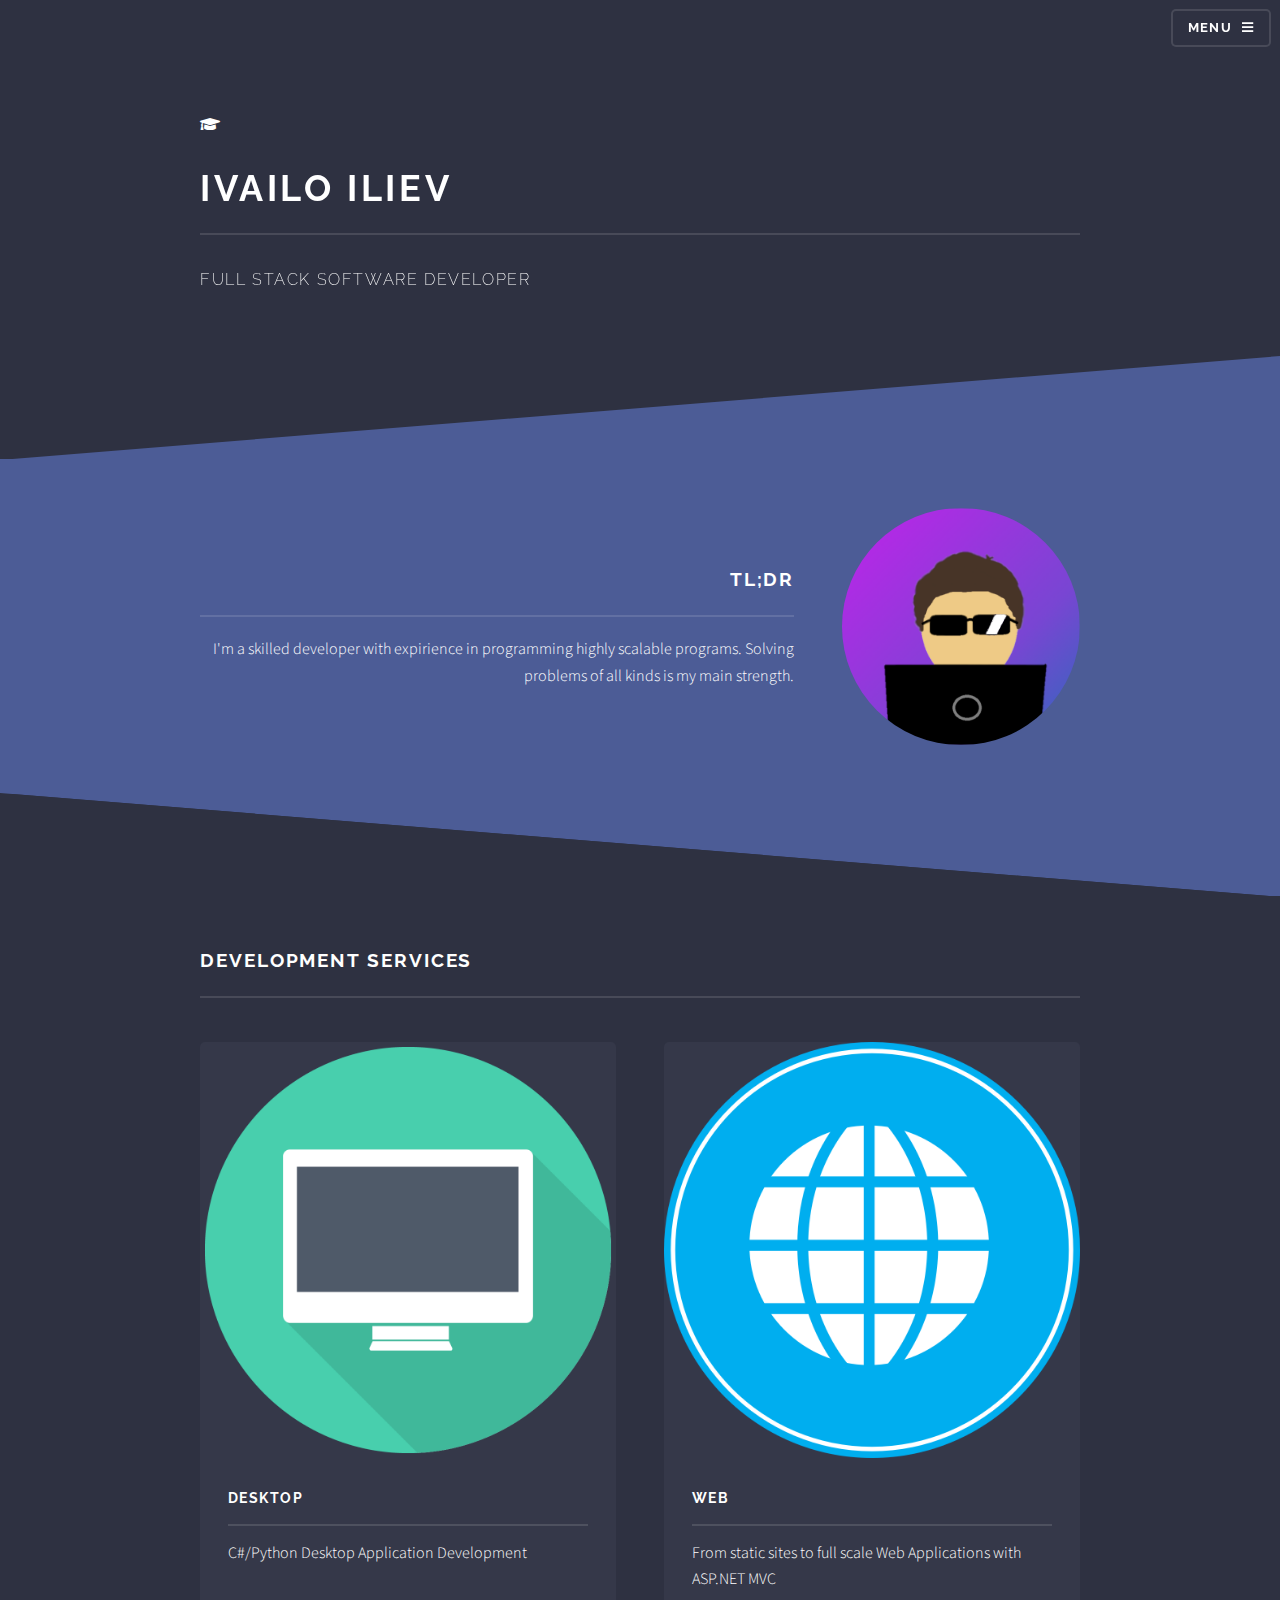
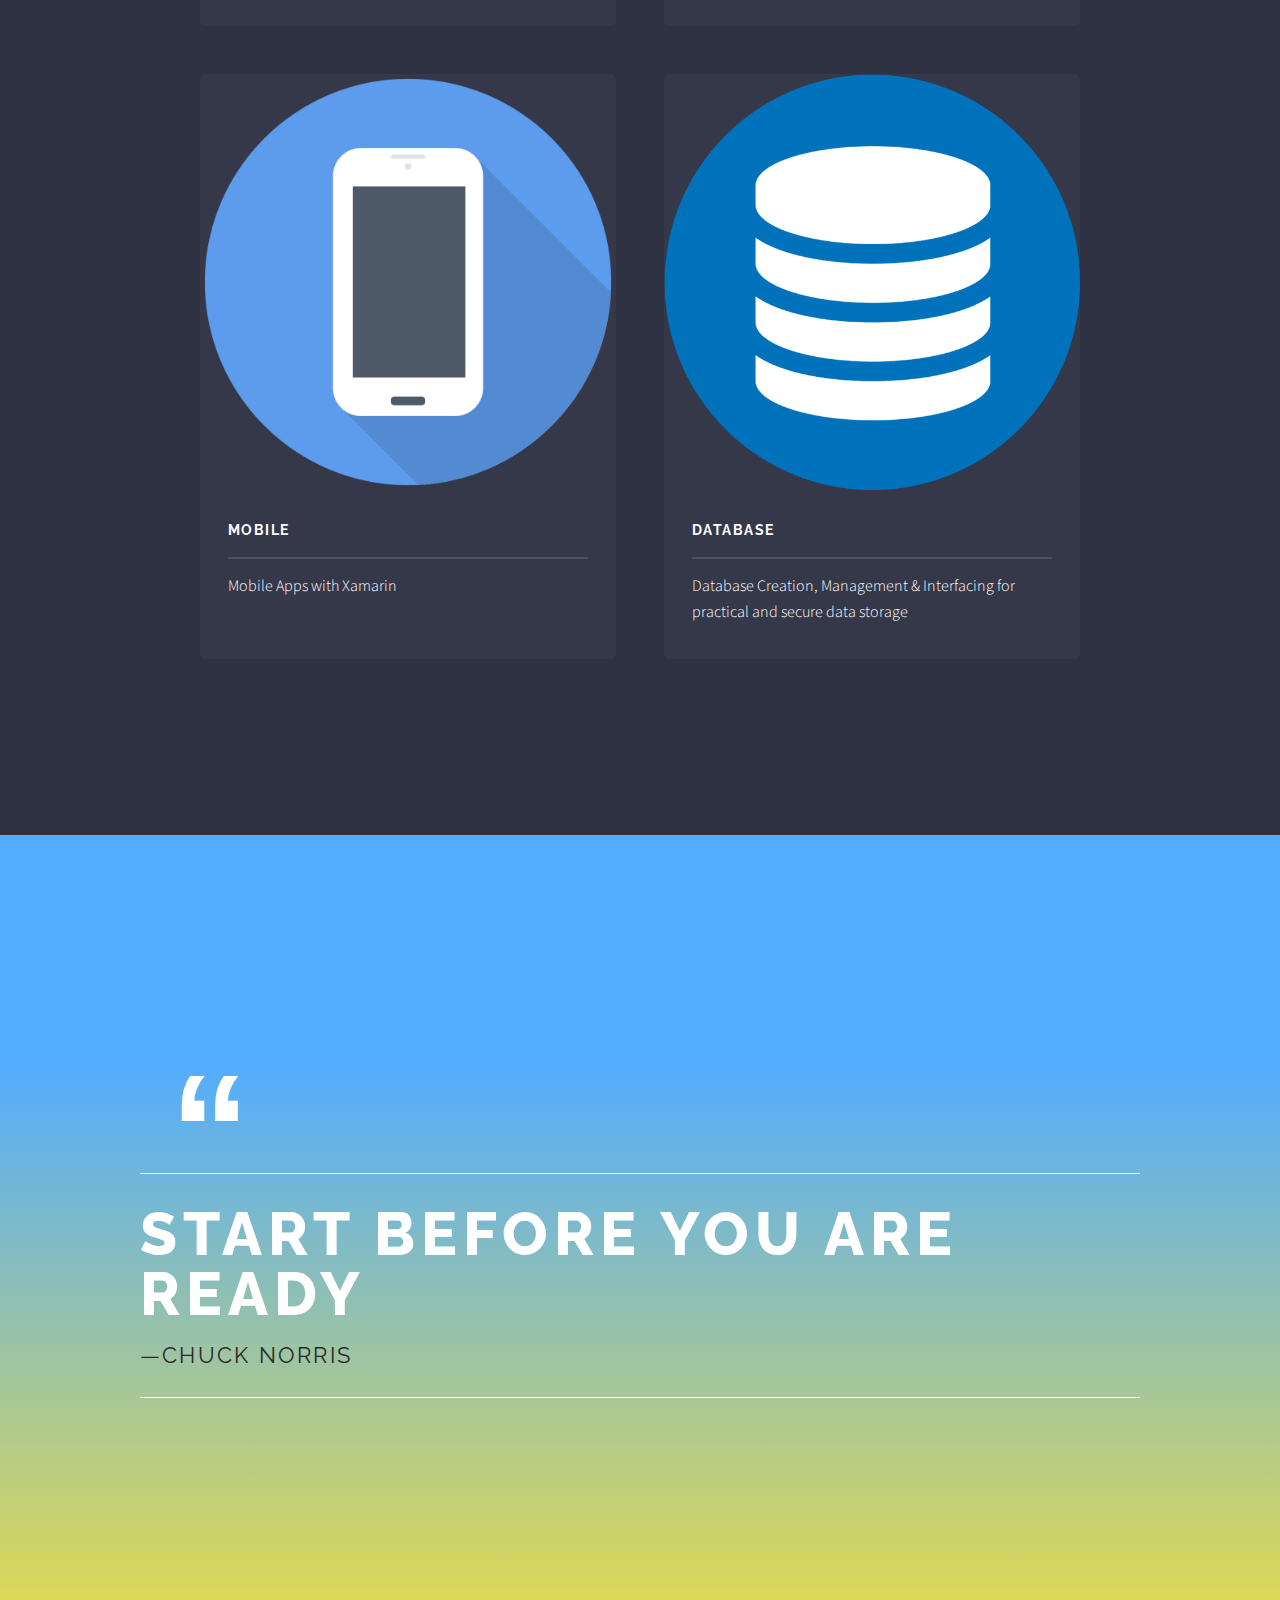
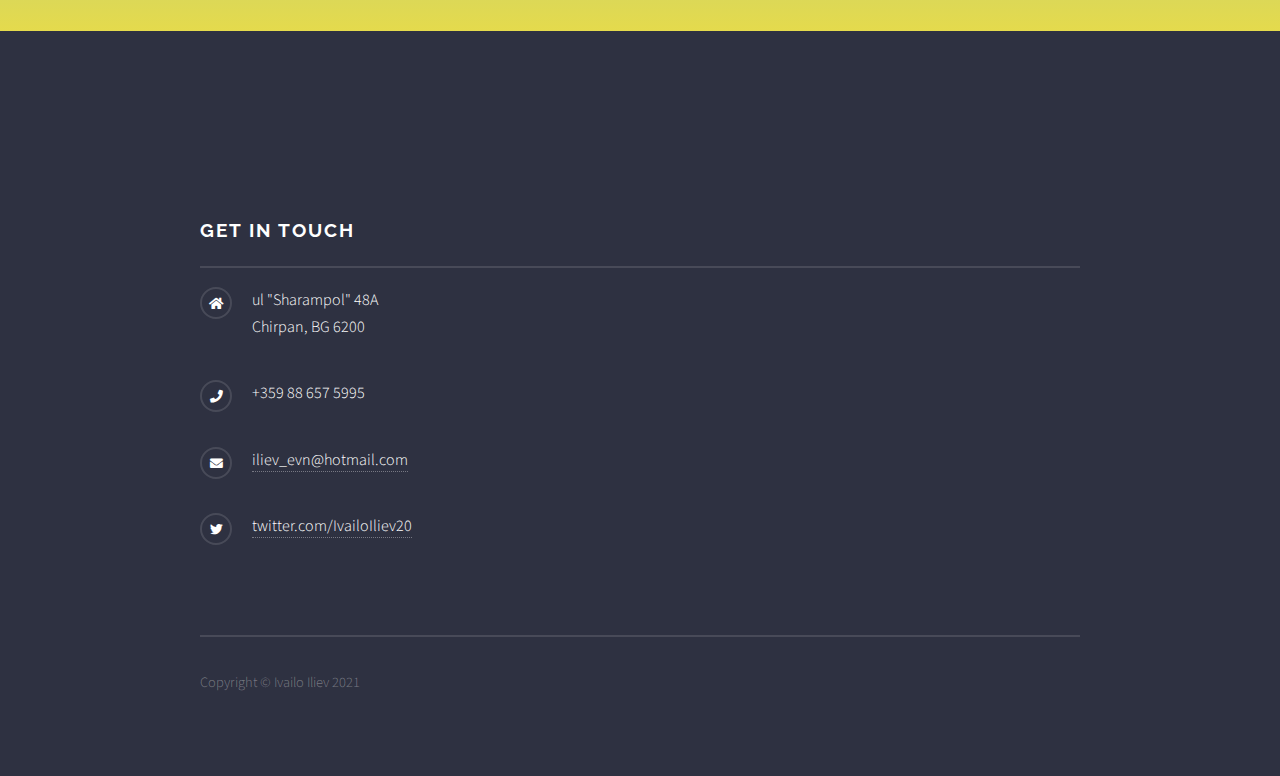
==== commit 02b082ba: "Added: Blockquote section" ====
--- a/index.html
+++ b/index.html
@@ -11,6 +11,7 @@
 	<meta charset="utf-8" />
 	<meta name="viewport" content="width=device-width, initial-scale=1, user-scalable=no" />
 	<link rel="stylesheet" href="assets/css/main.css" />
+	<link rel="stylesheet" href="assets/css/blockquote.css" />
 	<noscript>
 		<link rel="stylesheet" href="assets/css/noscript.css" />
 	</noscript>
@@ -98,6 +99,17 @@
 				</div>
 			</section>
 
+			<section id="four" class="blockquote-section">
+				<div class="blockquote-wrapper">
+					<div class="blockquote">
+					  <h1 id="quote">
+						Start before you are ready
+					   </h1>
+					  <h4>&mdash;Chuck Norris</h4>
+					</div>
+				  </div>
+			</section>
+
 		</section>
 
 		<!-- Footer -->
@@ -130,6 +142,7 @@
 	<script src="assets/js/breakpoints.min.js"></script>
 	<script src="assets/js/util.js"></script>
 	<script src="assets/js/main.js"></script>
+	<script src="assets/js/quote.js"></script>
 
 </body>
 
--- a/assets/css/blockquote.css
+++ b/assets/css/blockquote.css
@@ -0,0 +1,69 @@
+   .blockquote-section { 
+    background-color: #52ACFF;
+    background-image: linear-gradient(180deg, #52ACFF 25%, #FFE32C 100%);
+   }
+  
+  
+  /* center the blockquote in the page */
+  .blockquote-wrapper {
+     display: flex;
+     height: 100vh;
+     padding: 0 20px;
+  }
+  
+  /* Blockquote main style */
+  .blockquote {
+      position: relative;
+      font-family: 'Montserrat', sans-serif;
+      font-weight: 800;
+      color: #ffffff;
+      padding: 30px 0;
+      width: 100%;
+      max-width: 1000px;
+      z-index: 1;
+      margin: 80px auto;
+      align-self: center;
+      border-top: solid 1px;
+      border-bottom: solid 1px;
+  }
+  
+  /* Blockquote header */
+  .blockquote h1 {
+      position: relative;
+      color: #FFFFFF;
+      font-size: 40px;
+      font-weight: 800;
+      line-height: 1;
+      margin: 0;
+  }
+  
+  /* Blockquote right double quotes */
+  .blockquote:after {
+      position: absolute;
+      content: "“";
+      color: rgba(255, 255, 255, 1);
+      font-size: 10rem;
+      line-height: 0;
+      top: -43px;
+      left: 30px;
+  }
+  
+  /* increase header size after 600px */
+  @media all and (min-width: 600px) {
+      .blockquote h1 {
+          font-size: 60px;
+     }
+  
+  }
+  
+  /* Blockquote subheader */
+  .blockquote h4 {
+      position: relative;
+      color: #292a2b;
+      font-size: 1.4rem;
+      font-weight: normal;
+      line-height: 1;
+      margin: 0;
+      padding-top: 20px;
+      z-index: 1;
+  }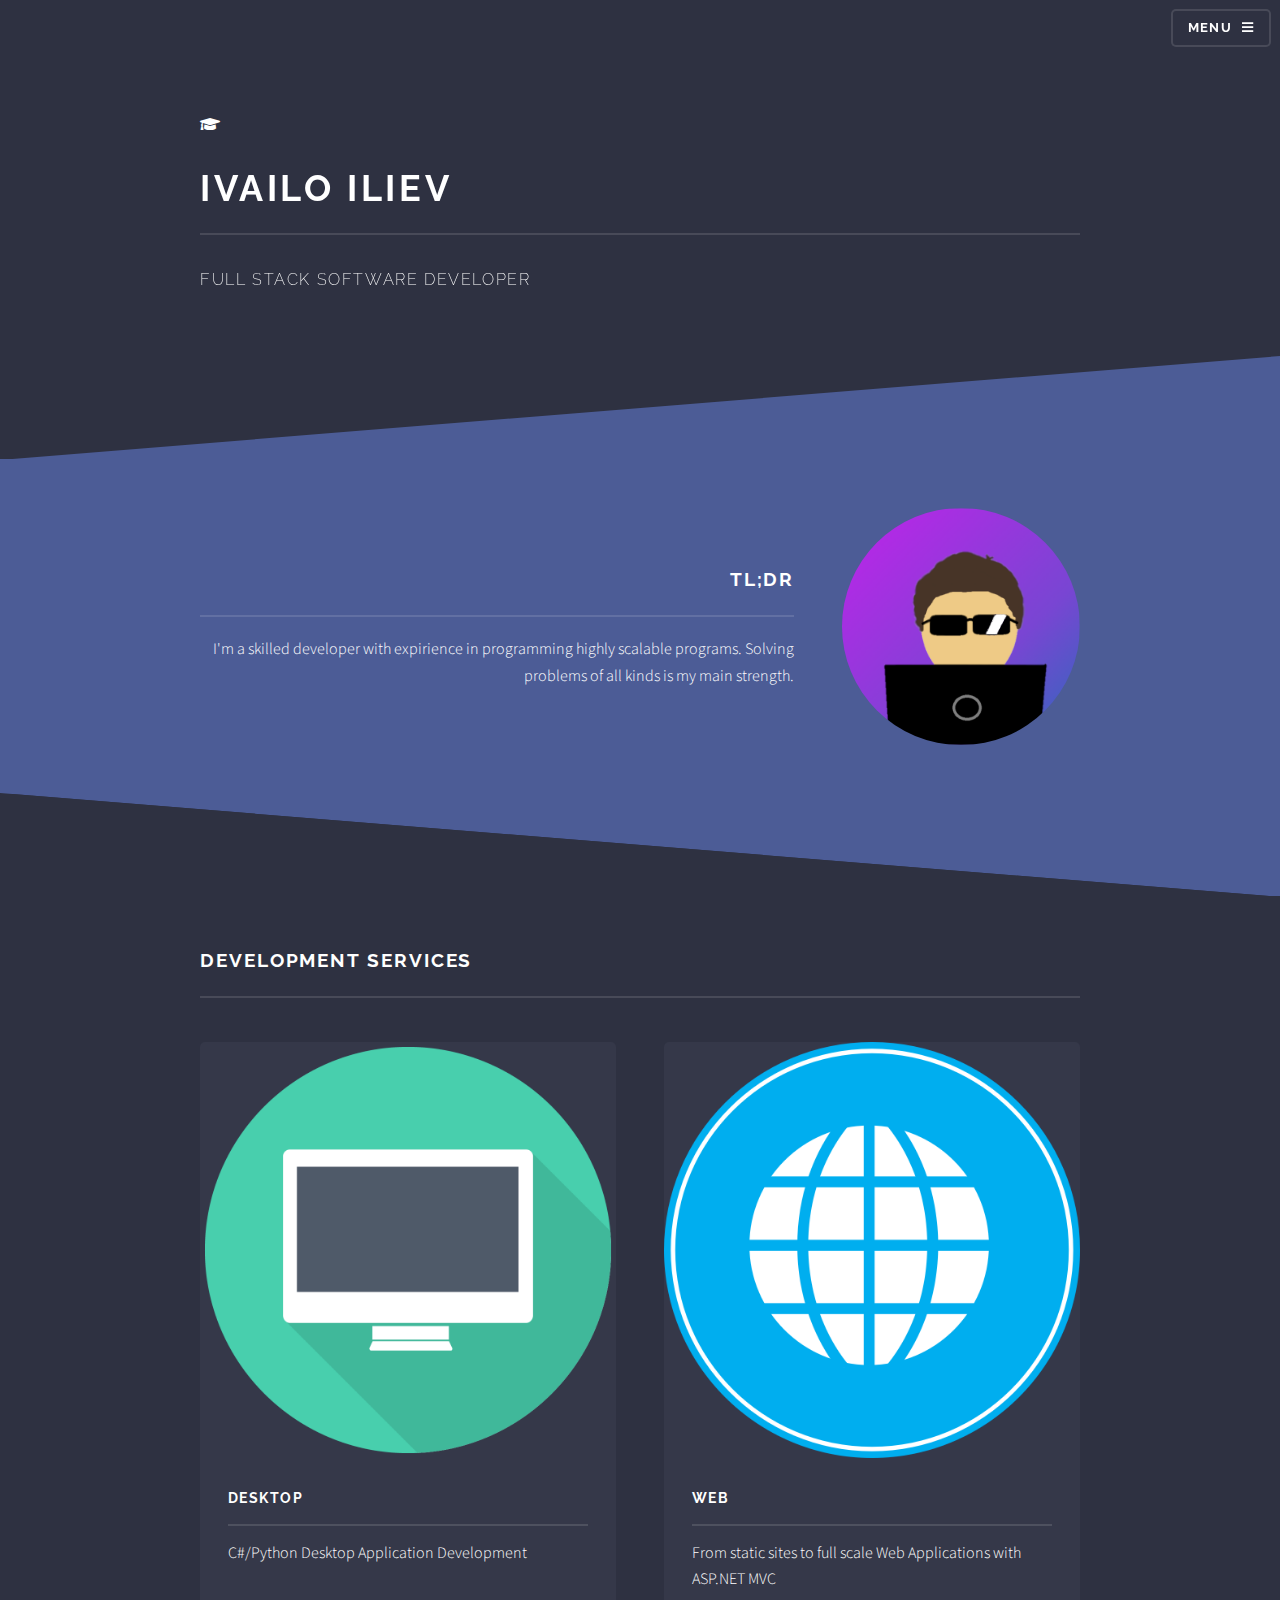
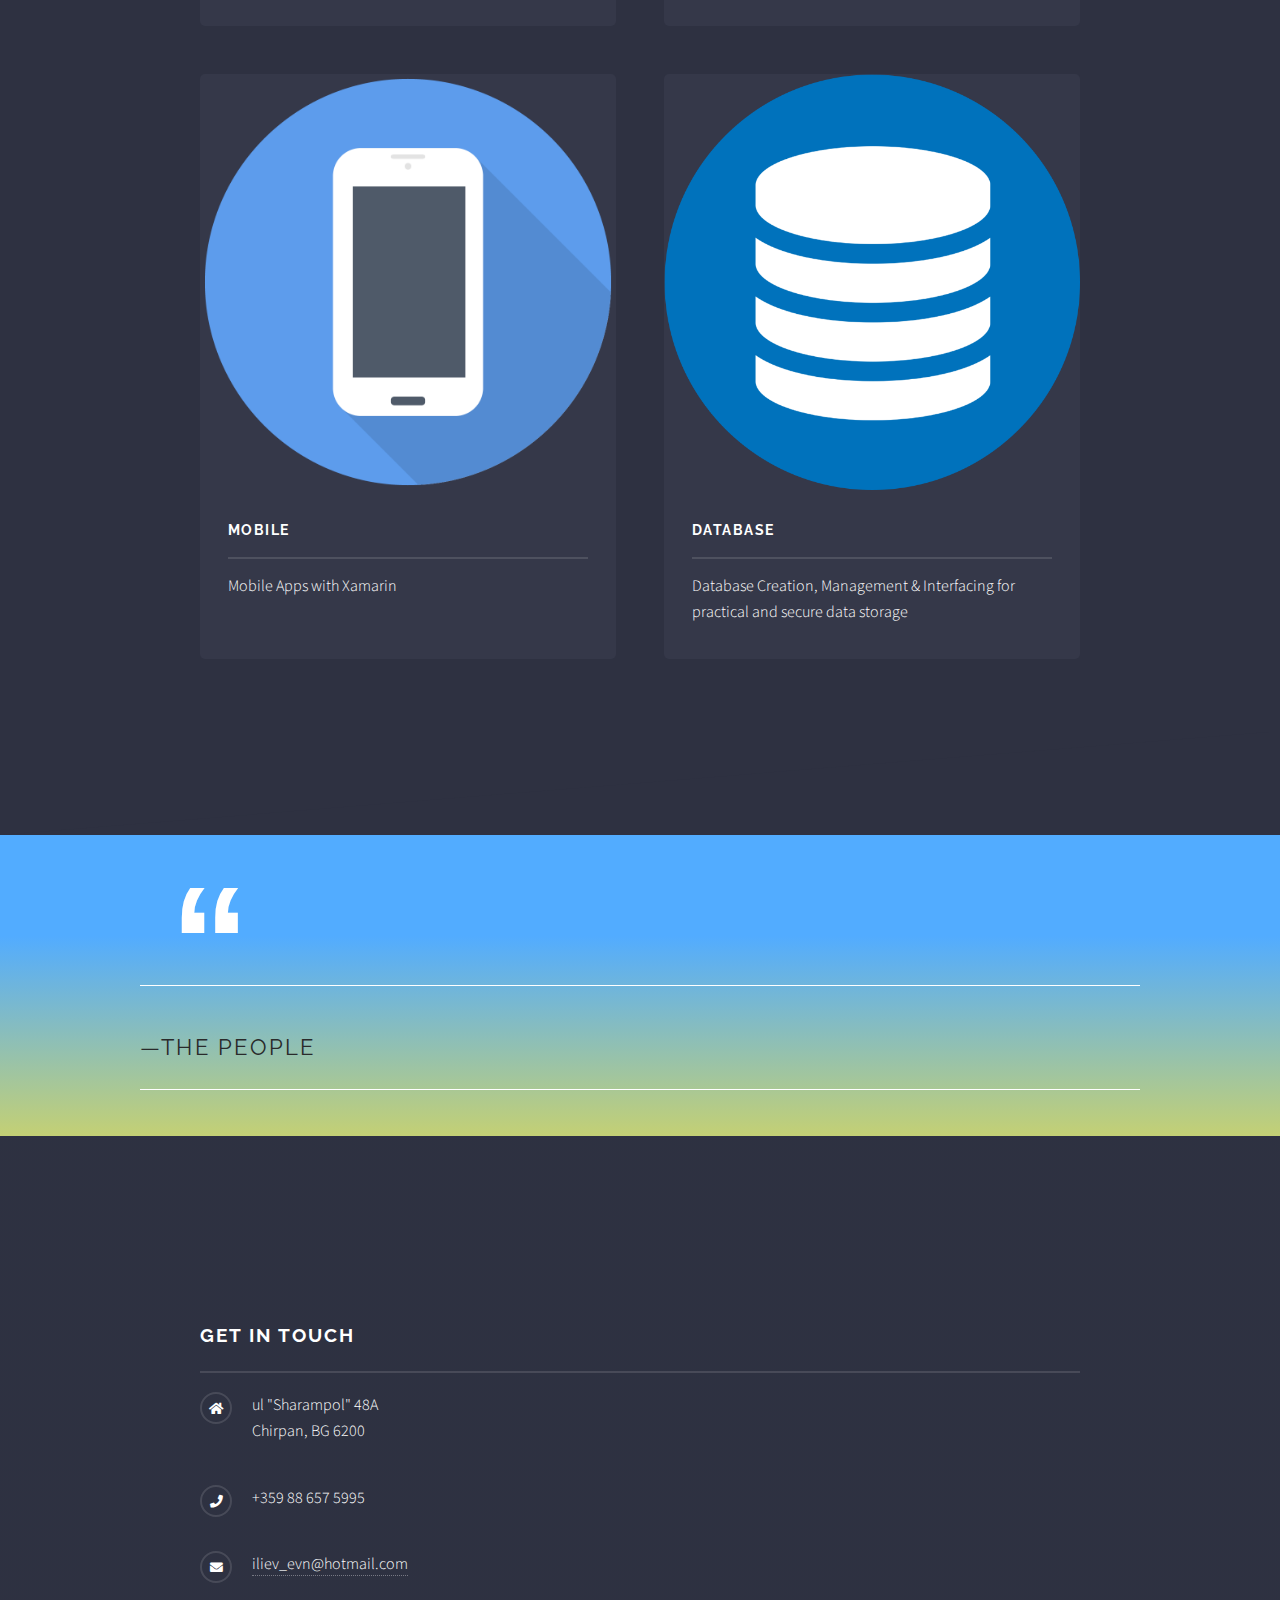
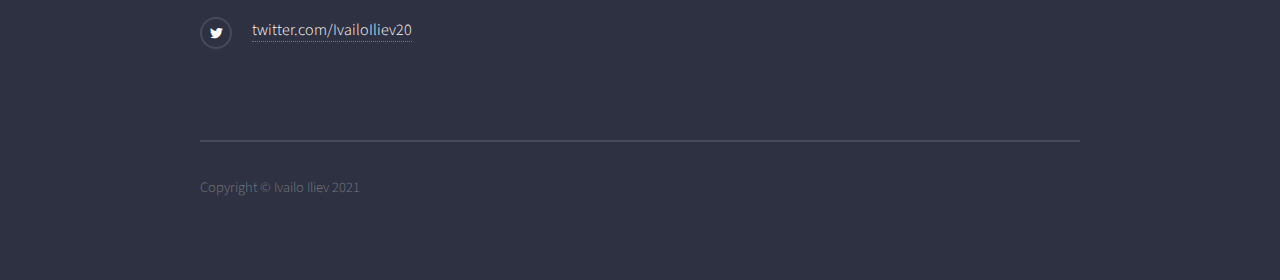
==== commit de44f5ae: "Added: Language Selection UI" ====
--- a/index.html
+++ b/index.html
@@ -12,6 +12,7 @@
 	<meta name="viewport" content="width=device-width, initial-scale=1, user-scalable=no" />
 	<link rel="stylesheet" href="assets/css/main.css" />
 	<link rel="stylesheet" href="assets/css/blockquote.css" />
+	<link rel="stylesheet" href="assets/css/lang-selection.css">
 	<noscript>
 		<link rel="stylesheet" href="assets/css/noscript.css" />
 	</noscript>
@@ -38,6 +39,10 @@
 					<li><a href="#">Home</a></li>
 					<li><a href="#one">About</a></li>
 					<li><a href="#footer">Contact</a></li>
+					<div class="lang-select">
+						<li><img class="lang-img" onclick="" src="images/bg-lang.jpg"></li>
+						<li><img class="lang-img" onclick="" src="images/en-lang.jpg"></li>
+					</div>
 				</ul>
 				<a href="#" class="close">Close</a>
 			</div>
@@ -102,10 +107,8 @@
 			<section id="four" class="blockquote-section">
 				<div class="blockquote-wrapper">
 					<div class="blockquote">
-					  <h1 id="quote">
-						Start before you are ready
-					   </h1>
-					  <h4>&mdash;Chuck Norris</h4>
+					  <h1 id="quote"></h1>
+					  <h4>&mdash;The People</h4>
 					</div>
 				  </div>
 			</section>
--- a/assets/css/blockquote.css
+++ b/assets/css/blockquote.css
@@ -1,14 +1,17 @@
    .blockquote-section { 
     background-color: #52ACFF;
     background-image: linear-gradient(180deg, #52ACFF 25%, #FFE32C 100%);
+    padding-top: auto;
+    padding-bottom: auto;
+    height: fit-content;
    }
   
   
   /* center the blockquote in the page */
   .blockquote-wrapper {
      display: flex;
-     height: 100vh;
-     padding: 0 20px;
+     height: fit-content;
+     padding: 70px 20px;
   }
   
   /* Blockquote main style */
--- a/assets/css/lang-selection.css
+++ b/assets/css/lang-selection.css
@@ -0,0 +1,28 @@
+.lang-select{
+    display: inline-flex;
+    margin-top: 10px;
+}
+
+.lang-select li{
+    margin: 10px;
+    justify-content:space-between
+}
+
+.lang-img{
+    width: 50px;
+    height: 30px;
+    justify-content: space-between;
+    border-radius: 0px;
+    opacity: 100%;
+    transition: border-radius 500ms, width 500ms, height 500ms, opacity 500ms ease;
+}
+
+.lang-img:hover{
+    width: 60px;
+    height: 40px;
+    border-radius: 7px;
+}
+
+.lang-img:active{
+    opacity: 50%;
+}
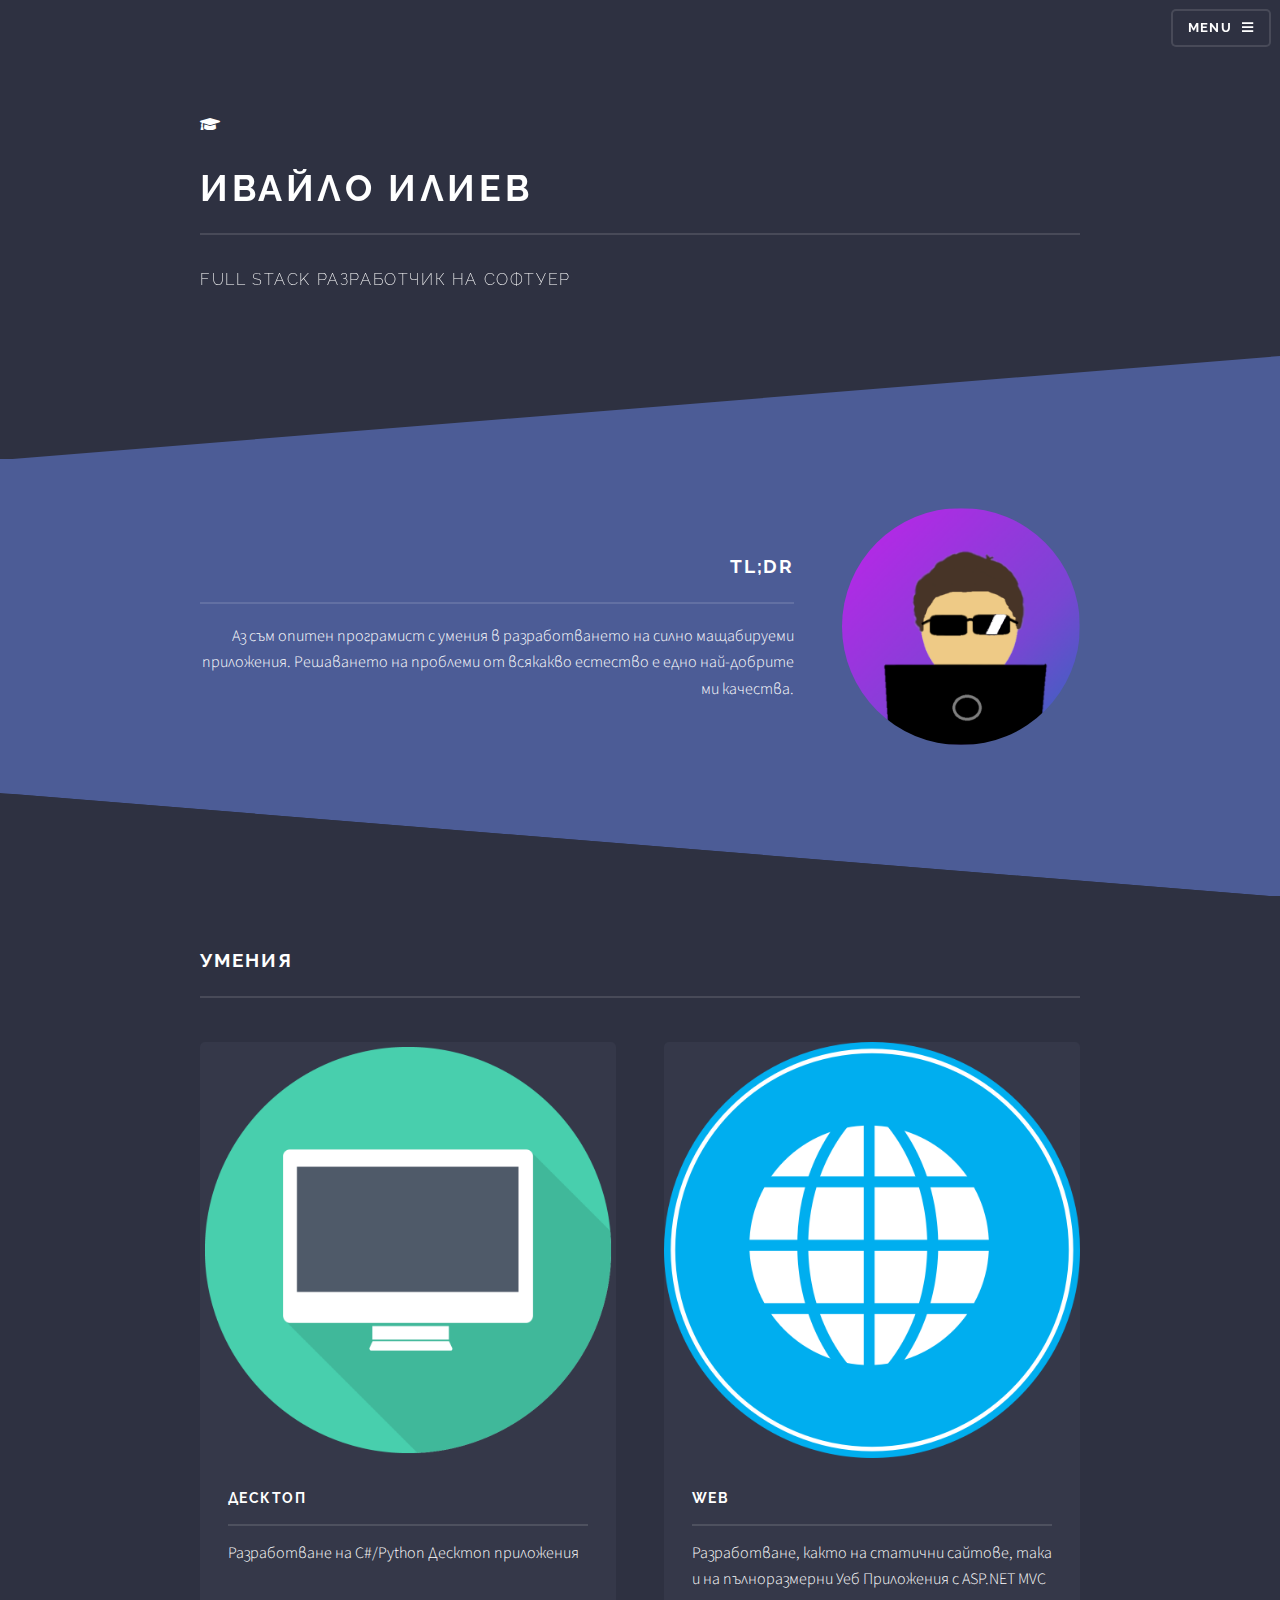
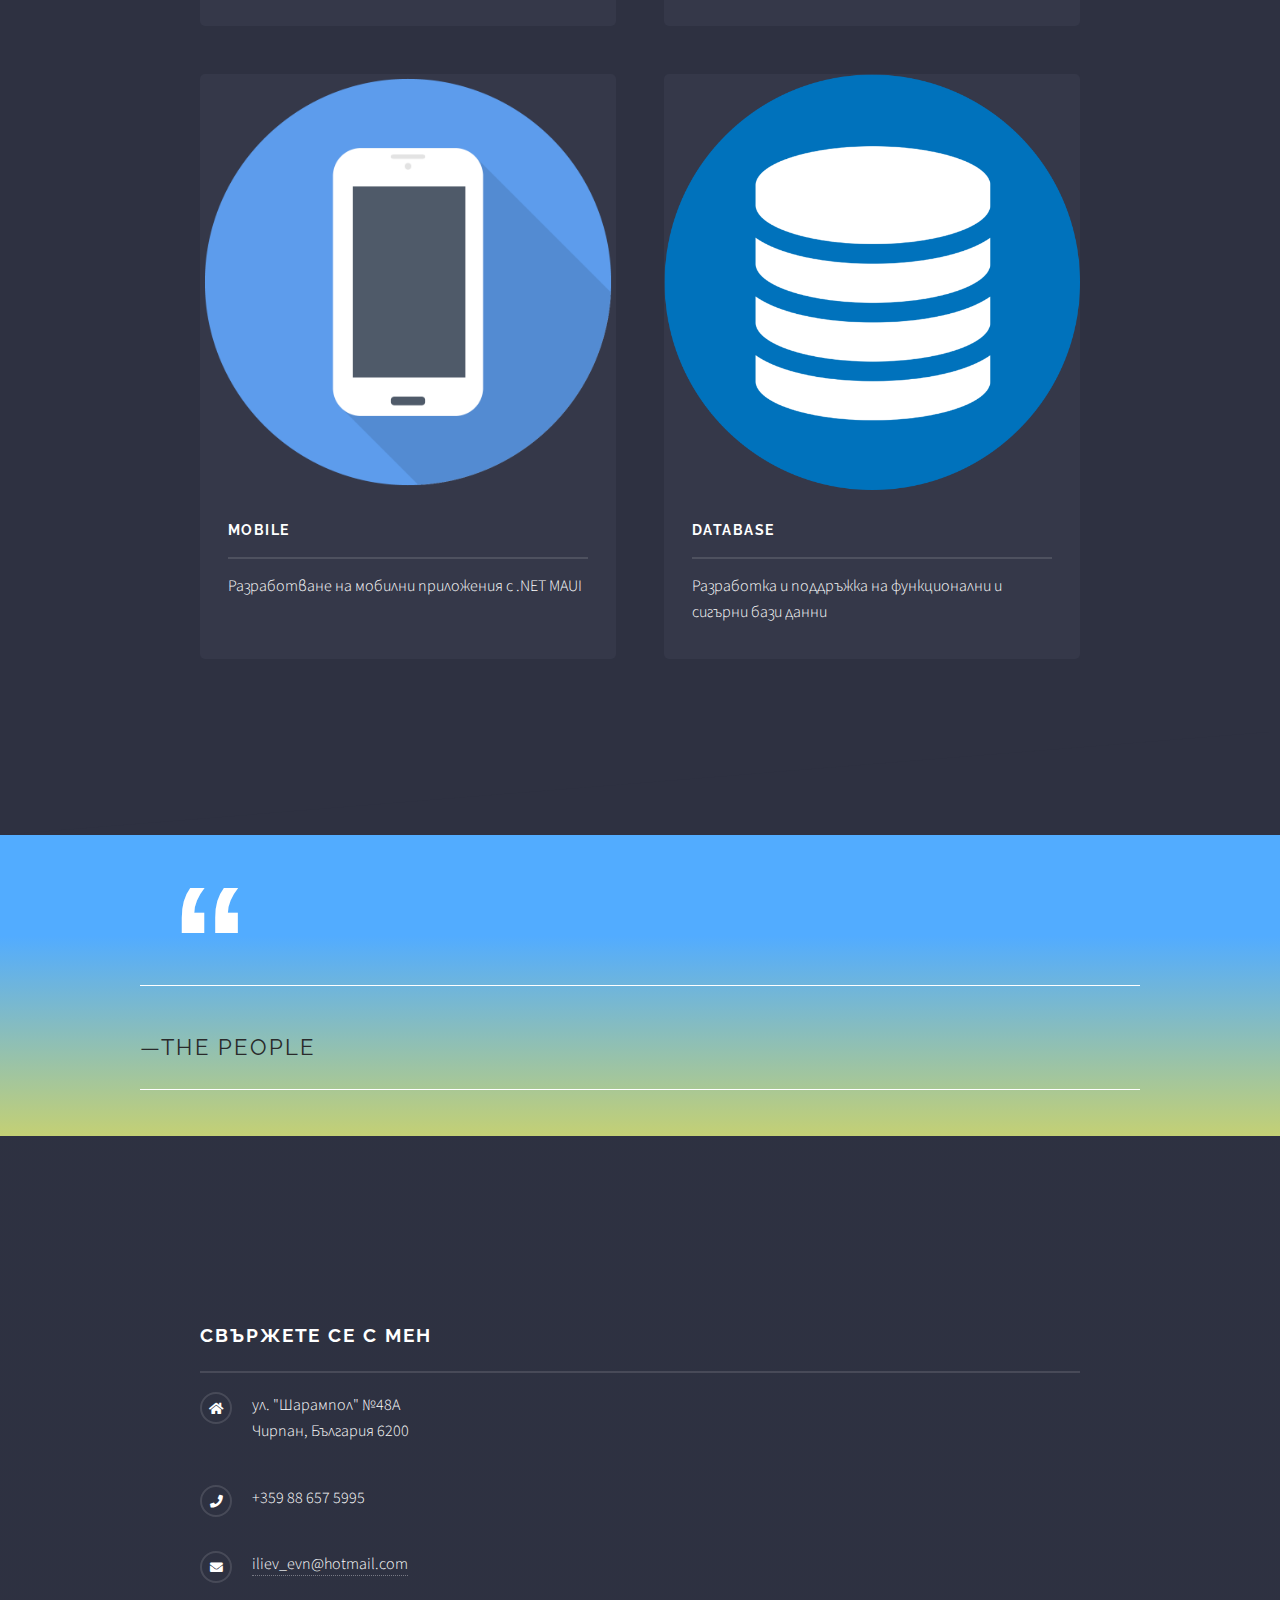
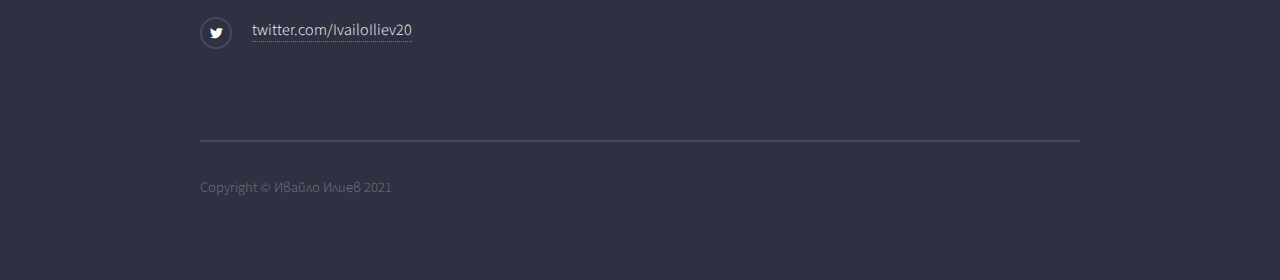
==== commit 6d4ec0e8: "Added: Bulgarian translation" ====
--- a/index.html
+++ b/index.html
@@ -7,7 +7,8 @@
 <html>
 
 <head>
-	<title>Ivailo Iliev</title>
+	<title lang="bg">Ивайло Илиев</title>
+	<title lang="en">Ivailo Iliev</title>
 	<meta charset="utf-8" />
 	<meta name="viewport" content="width=device-width, initial-scale=1, user-scalable=no" />
 	<link rel="stylesheet" href="assets/css/main.css" />
@@ -25,7 +26,8 @@
 
 		<!-- Header -->
 		<header id="header" class="alt">
-			<h1><a href="index.html">Ivailo Iliev</a></h1>
+			<h1><a href="index.html" lang="en">Ivailo Iliev</a></h1>
+			<h1><a href="index.html" lang="bg">Ивайло Илиев</a></h1>
 			<nav>
 				<a href="#menu">Menu</a>
 			</nav>
@@ -38,10 +40,12 @@
 				<ul class="links">
 					<li><a href="#">Home</a></li>
 					<li><a href="#one">About</a></li>
+					<li><a href="#skills">Skills</a></li>
+					<li><a href="#blockquote-section">Chuck Norris Quote</a></li>
 					<li><a href="#footer">Contact</a></li>
 					<div class="lang-select">
-						<li><img class="lang-img" onclick="" src="images/bg-lang.jpg"></li>
-						<li><img class="lang-img" onclick="" src="images/en-lang.jpg"></li>
+						<li><img class="lang-img" onclick="selectLanguage('bg')" src="images/bg-lang.jpg"></li>
+						<li><img class="lang-img" onclick="selectLanguage('en')" src="images/en-lang.jpg"></li>
 					</div>
 				</ul>
 				<a href="#" class="close">Close</a>
@@ -52,8 +56,10 @@
 		<section id="banner">
 			<div class="inner">
 				<div class="logo"><span class="fa fa-graduation-cap" aria-hidden="true"></span></div>
-				<h2>Ivailo Iliev</h2>
-				<p>Full Stack Software Developer</p>
+				<h2 lang="en">Ivailo Iliev</h2>
+				<p lang="en">Full Stack Software Developer</p>
+				<h2 lang="bg">Ивайло Илиев</h2>
+				<p lang="bg">Full Stack Разработчик на софтуер</p>
 			</div>
 		</section>
 
@@ -66,8 +72,11 @@
 					<img class="image" src="images/QuirkyIcon.png" alt="" />
 					<div class="content">
 						<h2 class="major">TL;DR</h2>
-						<p>I'm a skilled developer with expirience in programming highly scalable
+						<p lang="en">I'm a skilled developer with expirience in programming highly scalable
 							programs. Solving problems of all kinds is my main strength.
+						</p>
+						<p lang="bg">Аз съм опитен програмист с умения в разработването на силно мащабируеми приложения.
+							Решаването на проблеми от всякакво естество е едно най-добрите ми качества.
 						</p>
 					</div>
 				</div>
@@ -76,9 +85,9 @@
 
 
 			<!-- Four -->
-			<section id="four" class="wrapper alt style1">
-				<div class="inner">
-					<h2 class="major">Development services</h2>
+			<section id="skills" class="wrapper alt style1">
+				<div class="inner" lang="en">
+					<h2 class="major">Development skills</h2>
 					<section class="features">
 						<article>
 							<img class="image" src="images\iMac-icon.png" alt="" />
@@ -102,9 +111,34 @@
 						</article>
 					</section>
 				</div>
+				<div class="inner" lang="bg">
+					<h2 class="major">Умения</h2>
+					<section class="features">
+						<article>
+							<img class="image" src="images\iMac-icon.png" alt="" />
+							<h3 class="major">Десктоп</h3>
+							<p>Разработване на C#/Python Десктоп приложения</p>
+						</article>
+						<article>
+							<img class="image" src="images\website-icon-18.png" alt="" />
+							<h3 class="major">Web</h3>
+							<p>Разработване, както на статични сайтове, така и на пълноразмерни Уеб Приложения с ASP.NET MVC</p>
+						</article>
+						<article>
+							<img class="image" src="images\iPhone-icon.png" alt="" />
+							<h3 class="major">Mobile</h3>
+							<p>Разработване на мобилни приложения с .NET MAUI</p>
+						</article>
+						<article>
+							<img class="image" src="images\231-2316751_database-database-icon-png.png" alt="" />
+							<h3 class="major">Database</h3>
+							<p>Разработка и поддръжка на функционални и сигърни бази данни</p>
+						</article>
+					</section>
+				</div>
 			</section>
 
-			<section id="four" class="blockquote-section">
+			<section id="blockquote-section" class="blockquote-section">
 				<div class="blockquote-wrapper">
 					<div class="blockquote">
 					  <h1 id="quote"></h1>
@@ -117,7 +151,7 @@
 
 		<!-- Footer -->
 		<section id="footer">
-			<div class="inner">
+			<div class="inner" lang="en">
 				<h2 class="major">Get in touch</h2>
 				<ul class="contact">
 					<li class="icon solid fa-home">
@@ -132,6 +166,23 @@
 				</ul>
 				<ul class="copyright">
 					<li>Copyright &copy; Ivailo Iliev 2021</li>
+				</ul>
+			</div>
+			<div class="inner" lang="bg">
+				<h2 class="major">Свържете се с мен</h2>
+				<ul class="contact">
+					<li class="icon solid fa-home">
+						ул. "Шарампол" №48А<br />
+						Чирпан, България 6200<br />
+					</li>
+					<li class="icon solid fa-phone">+359 88 657 5995</li>
+					<li class="icon solid fa-envelope"><a href="mailto:iliev_evn@hotmail.com">iliev_evn@hotmail.com</a>
+					</li>
+					<li class="icon brands fa-twitter"><a
+							href="https://twitter.com/IvailoIliev20">twitter.com/IvailoIliev20</a></li>
+				</ul>
+				<ul class="copyright">
+					<li>Copyright &copy; Ивайло Илиев 2021</li>
 				</ul>
 			</div>
 		</section>
@@ -146,6 +197,7 @@
 	<script src="assets/js/util.js"></script>
 	<script src="assets/js/main.js"></script>
 	<script src="assets/js/quote.js"></script>
+	<script src="assets/js/lang-selection.js"></script>
 
 </body>
 
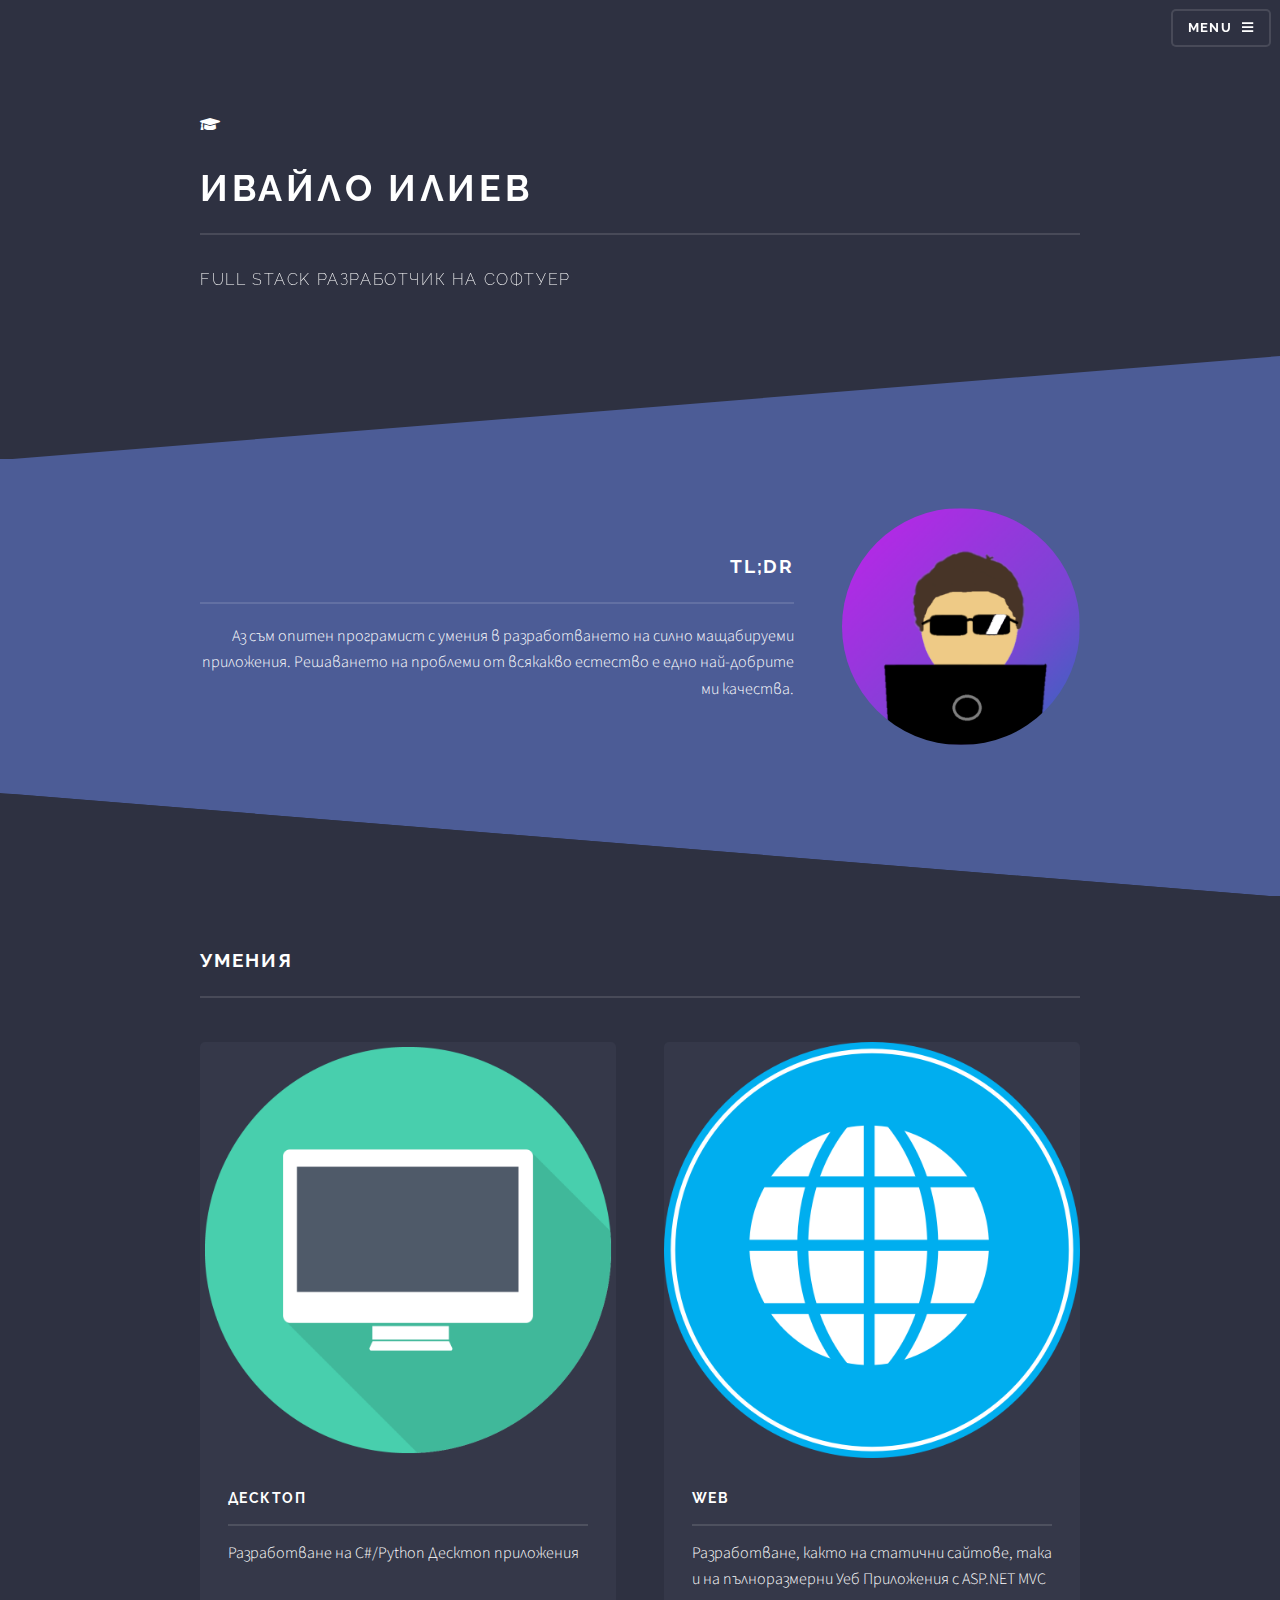
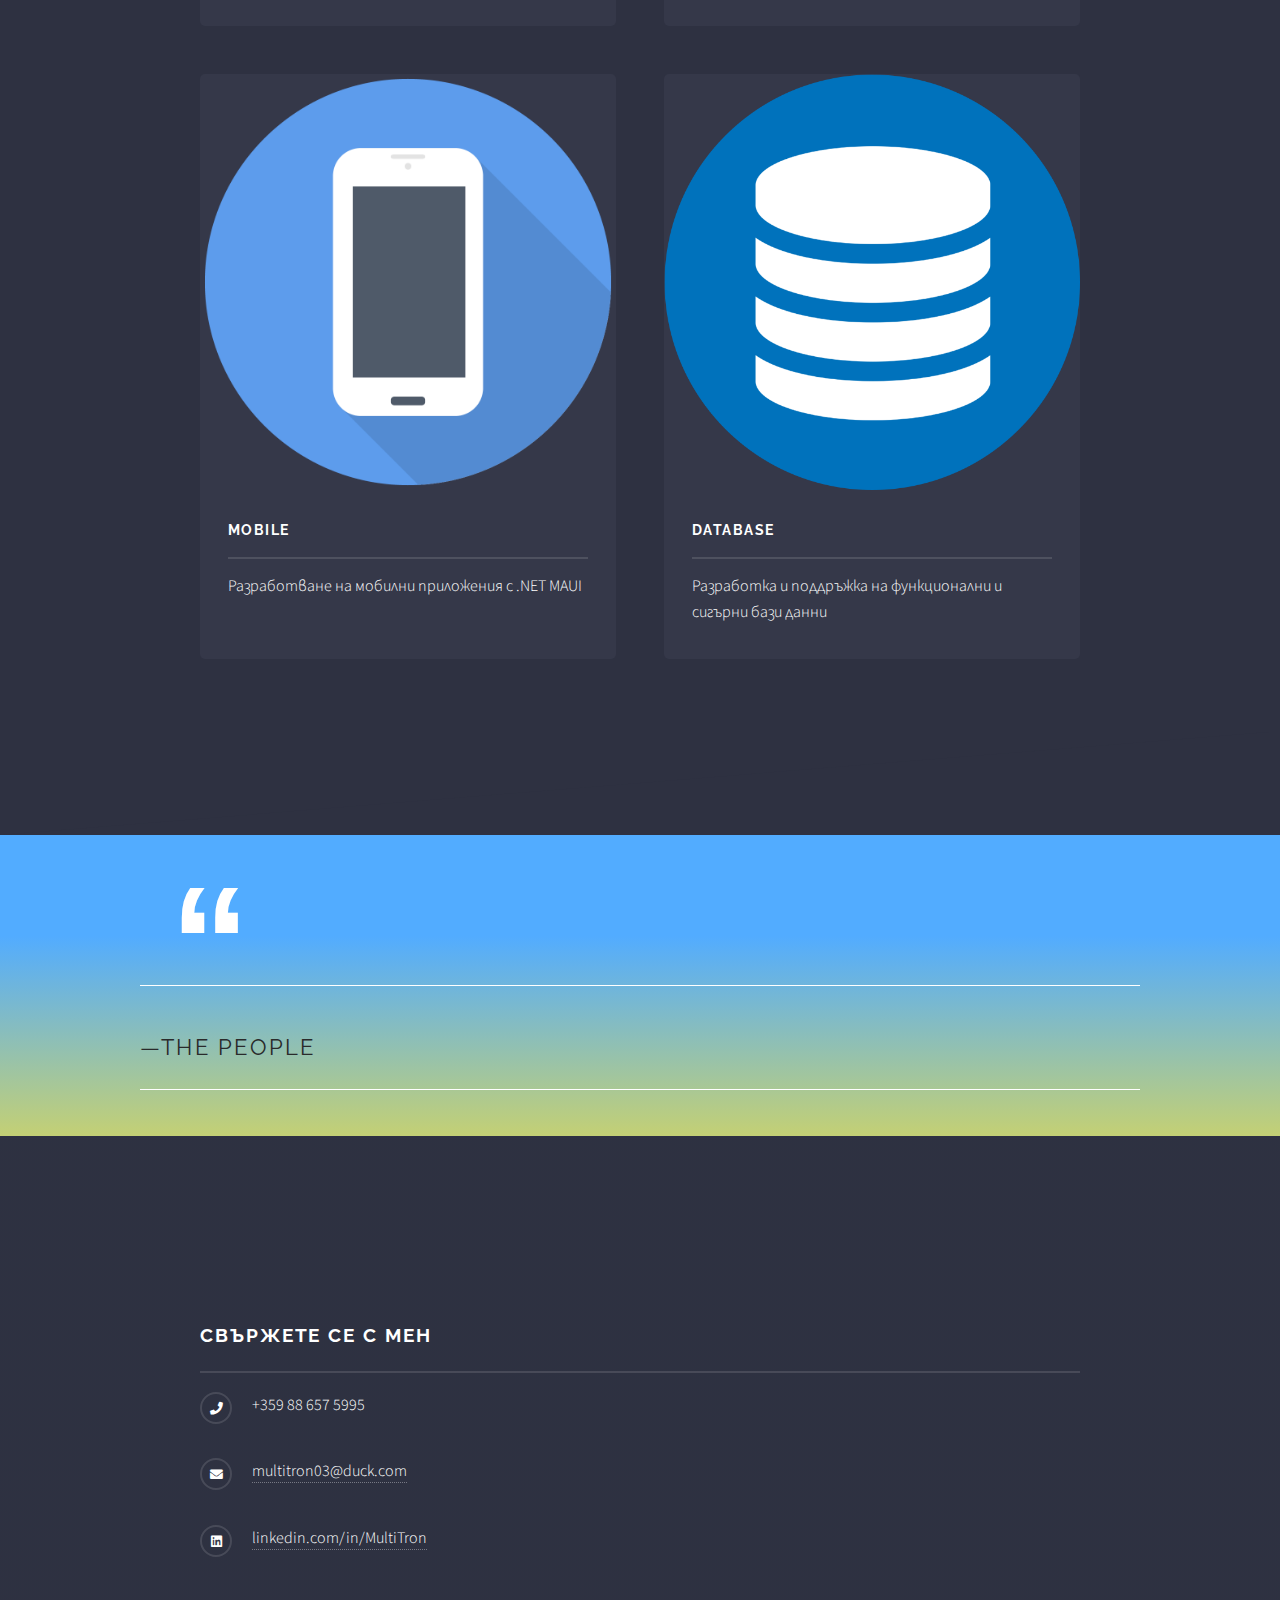
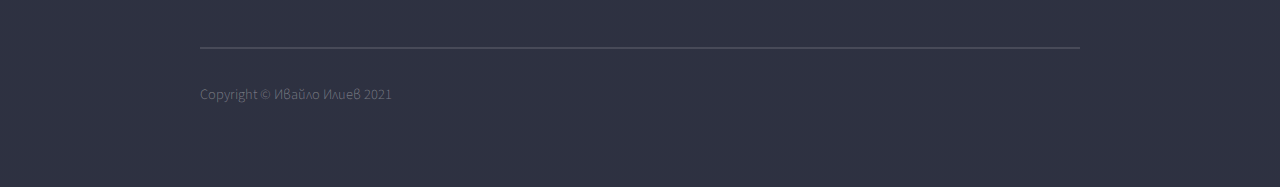
==== commit 240e656d: "Main page changes" ====
--- a/index.html
+++ b/index.html
@@ -171,15 +171,17 @@
 			<div class="inner" lang="bg">
 				<h2 class="major">Свържете се с мен</h2>
 				<ul class="contact">
+					<!--
 					<li class="icon solid fa-home">
 						ул. "Шарампол" №48А<br />
 						Чирпан, България 6200<br />
 					</li>
+					-->
 					<li class="icon solid fa-phone">+359 88 657 5995</li>
-					<li class="icon solid fa-envelope"><a href="mailto:iliev_evn@hotmail.com">iliev_evn@hotmail.com</a>
-					</li>
-					<li class="icon brands fa-twitter"><a
-							href="https://twitter.com/IvailoIliev20">twitter.com/IvailoIliev20</a></li>
+					<li class="icon solid fa-envelope"><a href="mailto:multitron03@duck.com">multitron03@duck.com</a>
+					</li>
+					<li class="icon brands fa-linkedin"><a
+							href="https://www.linkedin.com/in/multitron">linkedin.com/in/MultiTron</a></li>
 				</ul>
 				<ul class="copyright">
 					<li>Copyright &copy; Ивайло Илиев 2021</li>
